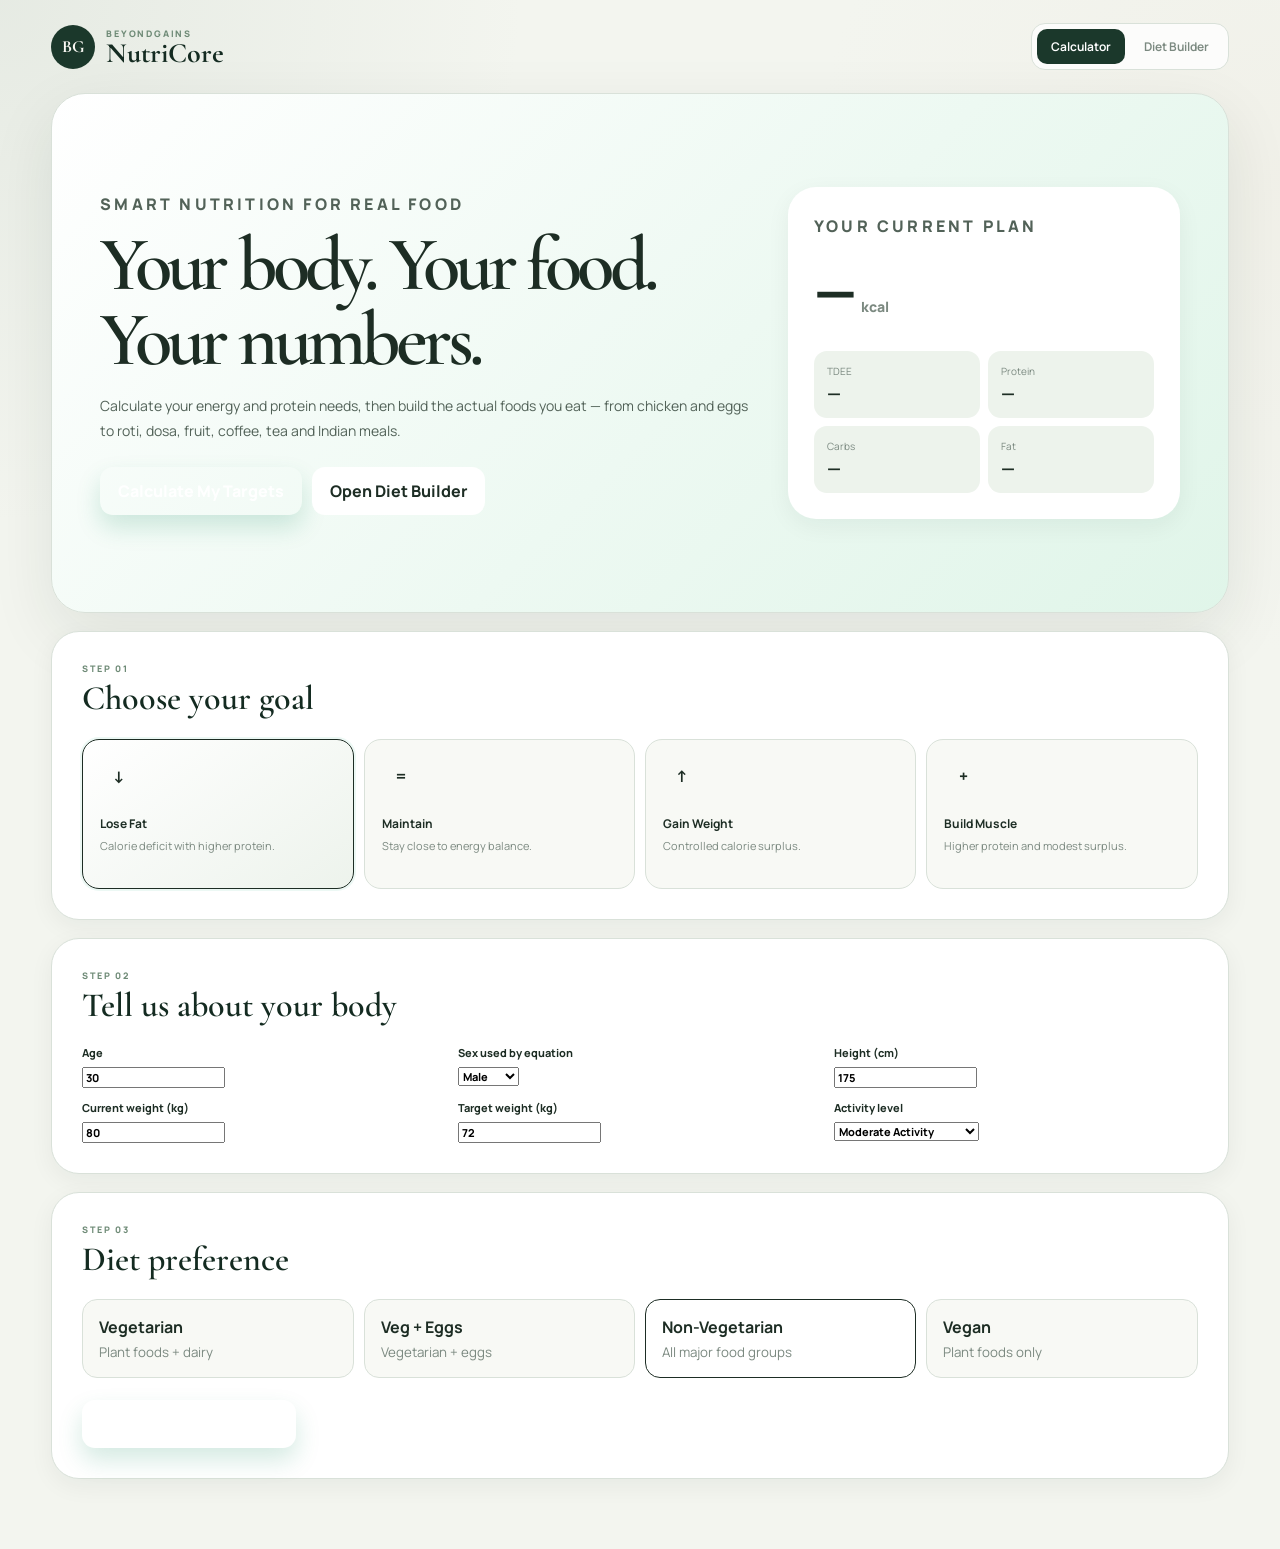
==== index.html @ 4c8cb604 "Initial NutriCore website" ====
<!DOCTYPE html>
<html lang="en">

<head>

  <meta charset="UTF-8" />

  <meta
    name="viewport"
    content="width=device-width, initial-scale=1.0"
  />

  <title>
    BeyondGains NutriCore
  </title>

  <link
    rel="stylesheet"
    href="./style.css"
  />


  <style>

    /* ============================================
       INDEX PAGE ADDITIONS
    ============================================ */

    .home-hero {

      min-height: 520px;

      display: grid;

      grid-template-columns:
        1.25fr 0.75fr;

      gap: 35px;

      align-items: center;

      padding: 48px;

      border:
        1px solid var(--border);

      border-radius: 34px;

      background:

        linear-gradient(
          135deg,
          #ffffff,
          #edf9f2 55%,
          #e0f5e9
        );

      box-shadow:
        var(--shadow);

    }


    .home-hero h1 {

      max-width: 760px;

      margin:
        10px 0 17px;

      font-size:
        clamp(47px, 6vw, 80px);

      line-height: 0.97;

      letter-spacing: -0.06em;

      color:
        var(--green-950);

    }


    .home-hero h1 span {

      color:
        var(--green-500);

    }


    .home-hero p {

      max-width: 650px;

      color:
        var(--text-soft);

      font-size: 16px;

      line-height: 1.7;

    }


    .hero-buttons {

      display: flex;

      gap: 10px;

      flex-wrap: wrap;

      margin-top: 24px;

    }


    .green-button {

      min-height: 48px;

      padding:
        12px 18px;

      border: 0;

      border-radius: 13px;

      color: white;

      background:

        linear-gradient(
          145deg,
          var(--green-700),
          var(--green-500)
        );

      font-weight: 800;

      box-shadow:

        0 12px 25px
        rgba(15, 140, 96, 0.18);

      transition:
        transform 0.12s ease,
        box-shadow 0.16s ease;

    }


    .green-button:hover {

      transform:
        translateY(-3px);

      box-shadow:

        0 18px 34px
        rgba(15, 140, 96, 0.22);

    }


    .green-button:active {

      transform:
        translateY(1px)
        scale(0.96);

    }


    .outline-button {

      min-height: 48px;

      padding:
        12px 18px;

      display: inline-flex;

      align-items: center;

      justify-content: center;

      border:
        1px solid var(--border-strong);

      border-radius: 13px;

      color:
        var(--green-800);

      background: white;

      font-weight: 750;

      transition: 0.15s ease;

    }


    .outline-button:hover {

      background:
        var(--green-100);

      transform:
        translateY(-2px);

    }


    .outline-button:active {

      transform:
        scale(0.96);

    }


    .hero-calorie-card {

      padding: 26px;

      border:
        1px solid var(--green-200);

      border-radius: 28px;

      background: white;

      box-shadow:
        var(--shadow-sm);

    }


    .hero-calorie-number {

      margin:
        12px 0 22px;

      font-size: 55px;

      font-weight: 900;

      color:
        var(--green-800);

      letter-spacing: -0.06em;

    }


    .hero-calorie-number small {

      font-size: 14px;

      color:
        var(--muted);

      letter-spacing: 0;

    }


    .mini-target-grid {

      display: grid;

      grid-template-columns:
        repeat(2, 1fr);

      gap: 8px;

    }


    .mini-target {

      padding: 13px;

      border-radius: 13px;

      background:
        var(--surface-green);

    }


    .mini-target span {

      display: block;

      color: var(--muted);

      font-size: 10px;

    }


    .mini-target strong {

      display: block;

      margin-top: 3px;

      color:
        var(--green-900);

      font-size: 18px;

    }


    .calculator-section {

      margin-top: 18px;

      padding: 30px;

      border:
        1px solid var(--border);

      border-radius: 28px;

      background: white;

      box-shadow:
        var(--shadow-sm);

    }


    .goal-grid {

      display: grid;

      grid-template-columns:
        repeat(4, 1fr);

      gap: 10px;

    }


    .goal-card {

      position: relative;

      min-height: 150px;

      padding: 17px;

      border:
        1px solid var(--border);

      border-radius: 17px;

      background:
        var(--surface-soft);

      cursor: pointer;

      transition:
        transform 0.16s ease,
        border-color 0.16s ease,
        background 0.16s ease,
        box-shadow 0.16s ease;

    }


    .goal-card:hover {

      transform:
        translateY(-4px);

      border-color:
        var(--green-300);

      background:
        var(--surface-green);

      box-shadow:
        var(--shadow-sm);

    }


    .goal-card:active {

      transform:
        scale(0.97);

    }


    .goal-card input {

      position: absolute;

      opacity: 0;

    }


    .goal-card:has(input:checked) {

      border-color:
        var(--green-500);

      background:

        linear-gradient(
          145deg,
          #ffffff,
          var(--surface-green)
        );

      box-shadow:

        0 0 0 2px
        rgba(21, 166, 111, 0.08);

    }


    .goal-symbol {

      width: 38px;

      height: 38px;

      display: flex;

      align-items: center;

      justify-content: center;

      margin-bottom: 20px;

      border-radius: 11px;

      background:
        var(--green-100);

      color:
        var(--green-700);

      font-weight: 900;

    }


    .goal-card strong {

      display: block;

      color:
        var(--green-950);

    }


    .goal-card span {

      display: block;

      margin-top: 6px;

      color:
        var(--muted);

      font-size: 11px;

      line-height: 1.5;

    }


    .form-grid-home {

      display: grid;

      grid-template-columns:
        repeat(3, 1fr);

      gap: 12px;

    }


    .home-field {

      display: block;

      font-size: 11px;

      font-weight: 750;

      color:
        var(--green-900);

    }


    .home-field span {

      display: block;

      margin-bottom: 7px;

    }


    .diet-grid-home {

      display: grid;

      grid-template-columns:
        repeat(4, 1fr);

      gap: 10px;

    }


    .diet-card-home {

      position: relative;

      padding: 16px;

      border:
        1px solid var(--border);

      border-radius: 15px;

      background:
        var(--surface-soft);

      cursor: pointer;

      transition: 0.15s ease;

    }


    .diet-card-home:hover {

      transform:
        translateY(-3px);

      background:
        var(--surface-green);

    }


    .diet-card-home input {

      position: absolute;

      opacity: 0;

    }


    .diet-card-home:has(input:checked) {

      border-color:
        var(--green-500);

      background:
        var(--green-100);

    }


    .diet-card-home strong {

      color:
        var(--green-900);

    }


    .diet-card-home small {

      display: block;

      margin-top: 5px;

      color:
        var(--muted);

    }


    .results-home {

      display: grid;

      grid-template-columns:
        repeat(4, 1fr);

      gap: 10px;

      margin-top: 20px;

    }


    .result-home-card {

      padding: 17px;

      border:
        1px solid var(--border);

      border-radius: 15px;

      background:
        var(--surface-soft);

    }


    .result-home-card.highlight {

      border-color:
        var(--green-300);

      background:
        var(--surface-green);

    }


    .result-home-card span {

      display: block;

      color:
        var(--muted);

      font-size: 10px;

    }


    .result-home-card strong {

      display: block;

      margin-top: 5px;

      color:
        var(--green-900);

      font-size: 27px;

    }


    .hidden {

      display: none;

    }


    @media (max-width: 950px) {

      .home-hero {

        grid-template-columns:
          1fr;

      }


      .goal-grid,
      .diet-grid-home {

        grid-template-columns:
          repeat(2, 1fr);

      }


      .form-grid-home {

        grid-template-columns:
          repeat(2, 1fr);

      }

    }


    @media (max-width: 600px) {

      .home-hero {

        padding: 25px;

      }


      .home-hero h1 {

        font-size: 47px;

      }


      .goal-grid,
      .diet-grid-home,
      .form-grid-home {

        grid-template-columns:
          1fr;

      }


      .results-home {

        grid-template-columns:
          repeat(2, 1fr);

      }

    }

  </style>

</head>


<body>

  <!-- NAV -->

  <header class="navbar">

    <a
      href="./index.html"
      class="logo"
    >

      <span class="logo-mark">
        BG
      </span>


      <span class="logo-copy">

        <span class="logo-top">
          BEYONDGAINS
        </span>

        <span class="logo-main">
          NutriCore
        </span>

      </span>

    </a>


    <nav class="nav-links">

      <a
        href="./index.html"
        class="nav-link active"
      >
        Calculator
      </a>

      <a
        href="./diet.html"
        class="nav-link"
      >
        Diet Builder
      </a>

    </nav>

  </header>



  <main class="page">

    <!-- HERO -->

    <section class="home-hero">

      <div>

        <p class="eyebrow">
          SMART NUTRITION FOR REAL FOOD
        </p>

        <h1>
          Your body.
          Your food.
          <span>Your numbers.</span>
        </h1>

        <p>
          Calculate your energy and protein needs,
          then build the actual foods you eat —
          from chicken and eggs to roti, dosa,
          fruit, coffee, tea and Indian meals.
        </p>


        <div class="hero-buttons">

          <button
            id="startCalculator"
            class="green-button"
          >
            Calculate My Targets
          </button>


          <a
            href="./diet.html"
            class="outline-button"
          >
            Open Diet Builder
          </a>

        </div>

      </div>


      <div class="hero-calorie-card">

        <p class="eyebrow">
          YOUR CURRENT PLAN
        </p>

        <div class="hero-calorie-number">

          <span id="heroCalories">
            —
          </span>

          <small>
            kcal
          </small>

        </div>


        <div class="mini-target-grid">

          <div class="mini-target">

            <span>
              TDEE
            </span>

            <strong id="heroTDEE">
              —
            </strong>

          </div>


          <div class="mini-target">

            <span>
              Protein
            </span>

            <strong id="heroProtein">
              —
            </strong>

          </div>


          <div class="mini-target">

            <span>
              Carbs
            </span>

            <strong id="heroCarbs">
              —
            </strong>

          </div>


          <div class="mini-target">

            <span>
              Fat
            </span>

            <strong id="heroFat">
              —
            </strong>

          </div>

        </div>

      </div>

    </section>



    <!-- GOAL -->

    <section
      id="calculator"
      class="calculator-section"
    >

      <div class="section-heading">

        <div>

          <p class="eyebrow">
            STEP 01
          </p>

          <h2>
            Choose your goal
          </h2>

        </div>

      </div>


      <div class="goal-grid">

        <label class="goal-card">

          <input
            type="radio"
            name="goal"
            value="lose"
            checked
          />

          <div class="goal-symbol">
            ↓
          </div>

          <strong>
            Lose Fat
          </strong>

          <span>
            Calorie deficit with higher protein.
          </span>

        </label>


        <label class="goal-card">

          <input
            type="radio"
            name="goal"
            value="maintain"
          />

          <div class="goal-symbol">
            =
          </div>

          <strong>
            Maintain
          </strong>

          <span>
            Stay close to energy balance.
          </span>

        </label>


        <label class="goal-card">

          <input
            type="radio"
            name="goal"
            value="gain"
          />

          <div class="goal-symbol">
            ↑
          </div>

          <strong>
            Gain Weight
          </strong>

          <span>
            Controlled calorie surplus.
          </span>

        </label>


        <label class="goal-card">

          <input
            type="radio"
            name="goal"
            value="muscle"
          />

          <div class="goal-symbol">
            +
          </div>

          <strong>
            Build Muscle
          </strong>

          <span>
            Higher protein and modest surplus.
          </span>

        </label>

      </div>

    </section>



    <!-- BODY -->

    <section class="calculator-section">

      <div class="section-heading">

        <div>

          <p class="eyebrow">
            STEP 02
          </p>

          <h2>
            Tell us about your body
          </h2>

        </div>

      </div>


      <div class="form-grid-home">

        <label class="home-field">

          <span>
            Age
          </span>

          <input
            id="age"
            type="number"
            value="30"
          />

        </label>


        <label class="home-field">

          <span>
            Sex used by equation
          </span>

          <select id="sex">

            <option value="male">
              Male
            </option>

            <option value="female">
              Female
            </option>

          </select>

        </label>


        <label class="home-field">

          <span>
            Height (cm)
          </span>

          <input
            id="height"
            type="number"
            value="175"
          />

        </label>


        <label class="home-field">

          <span>
            Current weight (kg)
          </span>

          <input
            id="weight"
            type="number"
            step="0.1"
            value="80"
          />

        </label>


        <label class="home-field">

          <span>
            Target weight (kg)
          </span>

          <input
            id="targetWeight"
            type="number"
            step="0.1"
            value="72"
          />

        </label>


        <label class="home-field">

          <span>
            Activity level
          </span>

          <select id="activity">

            <option value="1.2">
              Sedentary
            </option>

            <option value="1.375">
              Light Activity
            </option>

            <option
              value="1.55"
              selected
            >
              Moderate Activity
            </option>

            <option value="1.725">
              Very Active
            </option>

            <option value="1.9">
              Athlete / Physical Work
            </option>

          </select>

        </label>

      </div>

    </section>



    <!-- DIET TYPE -->

    <section class="calculator-section">

      <div class="section-heading">

        <div>

          <p class="eyebrow">
            STEP 03
          </p>

          <h2>
            Diet preference
          </h2>

        </div>

      </div>


      <div class="diet-grid-home">

        <label class="diet-card-home">

          <input
            type="radio"
            name="diet"
            value="vegetarian"
          />

          <strong>
            Vegetarian
          </strong>

          <small>
            Plant foods + dairy
          </small>

        </label>


        <label class="diet-card-home">

          <input
            type="radio"
            name="diet"
            value="eggitarian"
          />

          <strong>
            Veg + Eggs
          </strong>

          <small>
            Vegetarian + eggs
          </small>

        </label>


        <label class="diet-card-home">

          <input
            type="radio"
            name="diet"
            value="nonveg"
            checked
          />

          <strong>
            Non-Vegetarian
          </strong>

          <small>
            All major food groups
          </small>

        </label>


        <label class="diet-card-home">

          <input
            type="radio"
            name="diet"
            value="vegan"
          />

          <strong>
            Vegan
          </strong>

          <small>
            Plant foods only
          </small>

        </label>

      </div>


      <button
        id="calculateButton"
        class="green-button"
        style="margin-top:22px;"
      >
        Calculate My Nutrition
      </button>


      <div
        id="results"
        class="results-home hidden"
      >

        <div class="result-home-card">

          <span>
            BMI
          </span>

          <strong id="resultBMI">
            —
          </strong>

        </div>


        <div class="result-home-card">

          <span>
            TDEE
          </span>

          <strong id="resultTDEE">
            —
          </strong>

        </div>


        <div class="result-home-card highlight">

          <span>
            Goal Calories
          </span>

          <strong id="resultCalories">
            —
          </strong>

        </div>


        <div class="result-home-card highlight">

          <span>
            Protein
          </span>

          <strong id="resultProtein">
            —
          </strong>

        </div>

      </div>


      <a
        id="buildDietButton"
        href="./diet.html"
        class="green-button hidden"
        style="margin-top:14px;"
      >
        Build My Diet →
      </a>

    </section>

  </main>



  <script>

    const $ =
      id =>
        document.getElementById(id);


    function selected(name) {

      return document.querySelector(
        `input[name="${name}"]:checked`
      )?.value;

    }


    function calculateBMI(
      weight,
      height
    ) {

      const metres =
        height / 100;

      return weight /
        (metres * metres);

    }


    function calculateBMR(
      weight,
      height,
      age,
      sex
    ) {

      return (

        10 * weight +

        6.25 * height -

        5 * age +

        (
          sex === "male"
            ? 5
            : -161
        )

      );

    }


    function proteinTarget(
      weight,
      targetWeight,
      goal
    ) {

      let referenceWeight =
        weight;


      if (
        goal === "lose" &&
        targetWeight <
        weight
      ) {

        referenceWeight =
          targetWeight;

      }


      let multiplier = 1.4;


      if (goal === "lose") {
        multiplier = 1.6;
      }


      if (goal === "gain") {
        multiplier = 1.6;
      }


      if (goal === "muscle") {
        multiplier = 1.8;
      }


      return (
        referenceWeight *
        multiplier
      );

    }


    function calculatePlan() {

      const age =
        Number(
          $("age").value
        );


      const sex =
        $("sex").value;


      const height =
        Number(
          $("height").value
        );


      const weight =
        Number(
          $("weight").value
        );


      const targetWeight =
        Number(
          $("targetWeight").value
        );


      const activity =
        Number(
          $("activity").value
        );


      const goal =
        selected("goal");


      const diet =
        selected("diet");


      const bmi =
        calculateBMI(
          weight,
          height
        );


      const bmr =
        calculateBMR(
          weight,
          height,
          age,
          sex
        );


      const tdee =
        bmr * activity;


      let calories =
        tdee;


      if (
        goal === "lose"
      ) {

        calories -= 500;

      }


      if (
        goal === "gain"
      ) {

        calories += 300;

      }


      if (
        goal === "muscle"
      ) {

        calories += 250;

      }


      calories =
        Math.max(
          calories,
          1200
        );


      const protein =
        proteinTarget(

          weight,

          targetWeight,

          goal

        );


      const fat =
        Math.max(

          weight * 0.7,

          calories *
          0.25 /
          9

        );


      const carbs =

        Math.max(

          0,

          calories -

          protein * 4 -

          fat * 9

        ) / 4;


      const fibre =
        calories *
        14 /
        1000;


      const plan = {

        age,

        sex,

        height,

        weight,

        targetWeight,

        goal,

        diet,

        activity,

        bmi:
          Number(
            bmi.toFixed(1)
          ),

        tdee:
          Math.round(tdee),

        calories:
          Math.round(calories),

        protein:
          Math.round(protein),

        fat:
          Math.round(fat),

        carbs:
          Math.round(carbs),

        fibre:
          Math.round(fibre)

      };


      localStorage.setItem(

        "nutricorePlan",

        JSON.stringify(plan)

      );


      $("resultBMI")
        .textContent =
          plan.bmi;


      $("resultTDEE")
        .textContent =
          `${plan.tdee}`;


      $("resultCalories")
        .textContent =
          `${plan.calories}`;


      $("resultProtein")
        .textContent =
          `${plan.protein} g`;


      $("heroCalories")
        .textContent =
          plan.calories;


      $("heroTDEE")
        .textContent =
          plan.tdee;


      $("heroProtein")
        .textContent =
          `${plan.protein} g`;


      $("heroCarbs")
        .textContent =
          `${plan.carbs} g`;


      $("heroFat")
        .textContent =
          `${plan.fat} g`;


      $("results")
        .classList
        .remove("hidden");


      $("buildDietButton")
        .classList
        .remove("hidden");


      $("results")
        .scrollIntoView({

          behavior:
            "smooth",

          block:
            "center"

        });

    }


    $("calculateButton")
      .addEventListener(

        "click",

        calculatePlan

      );


    $("startCalculator")
      .addEventListener(

        "click",

        () => {

          $("calculator")
            .scrollIntoView({

              behavior:
                "smooth"

            });

        }

      );


    const savedPlan =
      localStorage.getItem(
        "nutricorePlan"
      );


    if (savedPlan) {

      const plan =
        JSON.parse(
          savedPlan
        );


      $("heroCalories")
        .textContent =
          plan.calories;


      $("heroTDEE")
        .textContent =
          plan.tdee;


      $("heroProtein")
        .textContent =
          `${plan.protein} g`;


      $("heroCarbs")
        .textContent =
          `${plan.carbs} g`;


      $("heroFat")
        .textContent =
          `${plan.fat} g`;

    }

  </script>

</body>

</html>
---- style.css ----
@import url("https://fonts.googleapis.com/css2?family=Cormorant+Garamond:wght@500;600;700&family=Manrope:wght@400;500;600;700;800&display=swap");

:root {
  --bg: #f3f5ef;
  --bg-secondary: #e9eee7;

  --surface: #ffffff;
  --surface-soft: #f8f9f5;
  --surface-green: #edf3ec;

  --forest-950: #142b21;
  --forest-900: #1b382b;
  --forest-800: #234737;
  --forest-700: #305a46;
  --forest-600: #476c59;

  --sage-600: #6e8a76;
  --sage-500: #829989;
  --sage-400: #9caf9f;
  --sage-300: #bdcabe;
  --sage-200: #d5dfd5;
  --sage-100: #e7ede6;

  --ivory: #faf9f4;
  --warm: #ebe5d9;

  --text: #1d2d24;
  --text-soft: #526258;
  --muted: #7b8980;

  --border: #d9e1d9;
  --border-dark: #c5d2c7;

  --danger: #a65353;

  --shadow-sm:
    0 7px 24px rgba(20, 43, 33, 0.055);

  --shadow:
    0 22px 65px rgba(20, 43, 33, 0.09);
}


/* =====================================================
   RESET
===================================================== */

* {
  box-sizing: border-box;
}


html {
  scroll-behavior: smooth;
}


body {
  margin: 0;

  min-height: 100vh;

  font-family:
    "Manrope",
    sans-serif;

  color: var(--text);

  background:
    radial-gradient(
      circle at 0% 0%,
      rgba(189, 202, 190, 0.24),
      transparent 26%
    ),
    radial-gradient(
      circle at 100% 12%,
      rgba(235, 229, 217, 0.28),
      transparent 25%
    ),
    var(--bg);
}


a {
  color: inherit;
  text-decoration: none;
}


button,
input,
select {
  font: inherit;
}


button {
  cursor: pointer;
}


h1,
h2,
h3,
h4 {
  font-family:
    "Cormorant Garamond",
    Georgia,
    serif;
}


/* =====================================================
   NAV
===================================================== */

.navbar {
  width: min(1240px, 92%);

  margin: auto;

  padding: 23px 0;

  display: flex;

  align-items: center;

  justify-content: space-between;
}


.logo {
  display: flex;

  align-items: center;

  gap: 11px;
}


.logo-mark {
  width: 44px;
  height: 44px;

  display: flex;

  align-items: center;
  justify-content: center;

  border-radius: 50%;

  color: var(--ivory);

  background: var(--forest-900);

  font-family:
    "Cormorant Garamond",
    serif;

  font-size: 17px;

  font-weight: 700;
}


.logo-copy {
  display: flex;
  flex-direction: column;
}


.logo-top {
  color: var(--sage-600);

  font-size: 9px;

  font-weight: 800;

  letter-spacing: 0.2em;
}


.logo-main {
  color: var(--forest-950);

  font-family:
    "Cormorant Garamond",
    serif;

  font-size: 28px;

  font-weight: 700;

  line-height: 0.95;
}


.nav-links {
  display: flex;

  gap: 5px;

  padding: 5px;

  border: 1px solid var(--border);

  border-radius: 14px;

  background: rgba(255,255,255,0.8);
}


.nav-link {
  padding: 9px 14px;

  border-radius: 10px;

  color: var(--muted);

  font-size: 12px;

  font-weight: 650;

  transition: 0.15s ease;
}


.nav-link:hover {
  color: var(--forest-800);

  background: var(--sage-100);
}


.nav-link.active {
  color: white;

  background: var(--forest-900);
}


.nav-link:active {
  transform: scale(0.95);
}


/* =====================================================
   COMMON
===================================================== */

.page {
  width: min(1240px, 92%);

  margin: auto;

  padding-bottom: 70px;
}


.eyebrow {
  margin: 0;

  color: var(--sage-600);

  font-size: 9px;

  font-weight: 800;

  letter-spacing: 0.2em;
}


.primary-button {
  min-height: 47px;

  padding: 11px 18px;

  border: 0;

  border-radius: 12px;

  color: white;

  background: var(--forest-900);

  font-weight: 750;

  transition:
    transform 0.13s ease,
    background 0.13s ease;
}


.primary-button:hover {
  background: var(--forest-800);

  transform: translateY(-2px);
}


.primary-button:active {
  transform: scale(0.96);
}


.secondary-button {
  min-height: 47px;

  display: inline-flex;

  align-items: center;
  justify-content: center;

  padding: 11px 18px;

  border: 1px solid var(--border-dark);

  border-radius: 12px;

  color: var(--forest-800);

  background: white;

  font-weight: 700;
}


.secondary-button:hover {
  background: var(--sage-100);
}


/* =====================================================
   INDEX HERO
===================================================== */

.home-hero {
  min-height: 500px;

  display: grid;

  grid-template-columns:
    1.3fr 0.7fr;

  gap: 36px;

  align-items: center;

  padding: 48px;

  border: 1px solid var(--border);

  border-radius: 34px;

  background:
    linear-gradient(
      135deg,
      #ffffff,
      #f5f7f1 55%,
      #e9efe8
    );

  box-shadow: var(--shadow);
}


.home-hero h1 {
  max-width: 750px;

  margin: 8px 0 18px;

  color: var(--forest-950);

  font-size:
    clamp(51px, 6vw, 80px);

  font-weight: 600;

  line-height: 0.93;

  letter-spacing: -0.035em;
}


.home-hero h1 span {
  color: var(--sage-600);
}


.home-hero p:not(.eyebrow) {
  max-width: 650px;

  color: var(--text-soft);

  font-size: 14px;

  line-height: 1.75;
}


.hero-actions {
  display: flex;

  flex-wrap: wrap;

  gap: 9px;

  margin-top: 24px;
}


.hero-summary {
  padding: 25px;

  border: 1px solid var(--border-dark);

  border-radius: 25px;

  background: white;

  box-shadow: var(--shadow-sm);
}


.hero-big-number {
  margin:
    8px 0 18px;

  color: var(--forest-900);

  font-family:
    "Cormorant Garamond",
    serif;

  font-size: 58px;

  font-weight: 600;
}


.hero-big-number small {
  font-family:
    "Manrope",
    sans-serif;

  color: var(--muted);

  font-size: 11px;
}


.hero-mini-grid {
  display: grid;

  grid-template-columns:
    repeat(2, 1fr);

  gap: 8px;
}


.hero-mini-card {
  padding: 12px;

  border-radius: 12px;

  background: var(--surface-green);
}


.hero-mini-card span {
  display: block;

  color: var(--muted);

  font-size: 9px;
}


.hero-mini-card strong {
  display: block;

  margin-top: 3px;

  color: var(--forest-900);

  font-size: 16px;
}


/* =====================================================
   INDEX SECTIONS
===================================================== */

.calculator-section {
  margin-top: 18px;

  padding: 29px;

  border: 1px solid var(--border);

  border-radius: 28px;

  background: rgba(255,255,255,0.92);

  box-shadow: var(--shadow-sm);
}


.section-title h2 {
  margin:
    3px 0 0;

  color: var(--forest-950);

  font-size: 35px;

  font-weight: 600;
}


.goal-grid {
  display: grid;

  grid-template-columns:
    repeat(4, 1fr);

  gap: 10px;

  margin-top: 20px;
}


.goal-card {
  position: relative;

  min-height: 145px;

  padding: 17px;

  border: 1px solid var(--border);

  border-radius: 16px;

  background: var(--surface-soft);

  cursor: pointer;

  transition: 0.15s ease;
}


.goal-card:hover {
  transform: translateY(-3px);

  border-color: var(--sage-300);

  background: var(--surface-green);
}


.goal-card:active {
  transform: scale(0.97);
}


.goal-card input {
  position: absolute;

  opacity: 0;
}


.goal-card:has(input:checked) {
  border-color: var(--forest-700);

  background:
    linear-gradient(
      145deg,
      white,
      var(--surface-green)
    );
}


.goal-icon {
  width: 36px;
  height: 36px;

  display: flex;

  align-items: center;
  justify-content: center;

  margin-bottom: 18px;

  border-radius: 50%;

  color: var(--forest-800);

  background: var(--sage-100);

  font-weight: 800;
}


.goal-card strong {
  display: block;

  color: var(--forest-950);

  font-size: 12px;
}


.goal-card span {
  display: block;

  margin-top: 6px;

  color: var(--muted);

  font-size: 10px;

  line-height: 1.5;
}


/* =====================================================
   INDEX FORM
===================================================== */

.form-grid {
  display: grid;

  grid-template-columns:
    repeat(3, 1fr);

  gap: 12px;

  margin-top: 20px;
}


.form-field {
  display: block;

  padding: 13px;

  border: 1px solid var(--border);

  border-radius: 14px;

  background: var(--surface-soft);
}


.form-field > span {
  display: block;

  margin-bottom: 7px;

  color: var(--forest-800);

  font-size: 10px;

  font-weight: 750;
}


/*
IMPORTANT:
These styles fix the "white textbox disappears"
problem on index.html.
*/

.form-field input,
.form-field select,
.search-shell input,
.calculator-option-group input {
  width: 100%;

  min-height: 45px;

  padding: 11px 12px;

  border:
    1px solid var(--border-dark);

  border-radius: 10px;

  outline: none;

  color: var(--forest-950);

  background: #eef2eb;

  font-weight: 600;

  caret-color: var(--forest-900);

  transition:
    border 0.15s ease,
    background 0.15s ease,
    box-shadow 0.15s ease;
}


.form-field input::placeholder,
.search-shell input::placeholder {
  color: #919b94;
}


.form-field input:focus,
.form-field select:focus,
.search-shell input:focus {
  border-color: var(--forest-600);

  background: #ffffff;

  box-shadow:
    0 0 0 4px
    rgba(71,108,89,0.09);
}


.form-field select option {
  color: var(--text);

  background: white;
}


.diet-choice-grid {
  display: grid;

  grid-template-columns:
    repeat(4, 1fr);

  gap: 10px;

  margin-top: 19px;
}


.diet-choice {
  position: relative;

  padding: 15px;

  border: 1px solid var(--border);

  border-radius: 14px;

  background: var(--surface-soft);

  cursor: pointer;

  transition: 0.15s ease;
}


.diet-choice:hover {
  background: var(--surface-green);
}


.diet-choice input {
  position: absolute;

  opacity: 0;
}


.diet-choice:has(input:checked) {
  border-color: var(--forest-700);

  background: var(--sage-100);
}


.diet-choice strong {
  display: block;

  color: var(--forest-900);

  font-size: 11px;
}


.diet-choice small {
  display: block;

  margin-top: 4px;

  color: var(--muted);

  font-size: 9px;
}


/* =====================================================
   RESULT CARDS
===================================================== */

.results-grid {
  display: grid;

  grid-template-columns:
    repeat(4, 1fr);

  gap: 9px;

  margin-top: 20px;
}


.result-card {
  padding: 15px;

  border: 1px solid var(--border);

  border-radius: 14px;

  background: var(--surface-soft);
}


.result-card.highlight {
  background: var(--surface-green);

  border-color: var(--sage-300);
}


.result-card span {
  color: var(--muted);

  font-size: 9px;
}


.result-card strong {
  display: block;

  margin-top: 4px;

  color: var(--forest-900);

  font-size: 24px;
}


.hidden {
  display: none !important;
}


/* =====================================================
   DIET HERO
===================================================== */

.diet-hero {
  min-height: 365px;

  display: grid;

  grid-template-columns:
    1.35fr 0.65fr;

  gap: 40px;

  align-items: center;

  padding: 47px;

  border: 1px solid var(--border);

  border-radius: 34px;

  background:
    linear-gradient(
      135deg,
      #fff,
      #f7f8f3 55%,
      #e9efe8
    );

  box-shadow: var(--shadow);
}


.diet-hero h1 {
  margin:
    7px 0 15px;

  color: var(--forest-950);

  font-size:
    clamp(50px, 6vw, 77px);

  font-weight: 600;

  line-height: 0.93;

  letter-spacing: -0.035em;
}


.diet-hero h1 span {
  color: var(--sage-600);
}


.diet-hero p:not(.eyebrow) {
  max-width: 640px;

  color: var(--text-soft);

  font-size: 13px;

  line-height: 1.7;
}


.diet-badges {
  display: flex;

  flex-wrap: wrap;

  gap: 7px;

  margin-top: 21px;
}


.diet-badges span {
  padding:
    8px 11px;

  border: 1px solid var(--border);

  border-radius: 999px;

  color: var(--forest-700);

  background: var(--ivory);

  font-size: 9px;

  font-weight: 650;
}


.target-orbit {
  display: flex;

  justify-content: center;
}


.target-ring {
  width: 215px;
  height: 215px;

  display: flex;

  flex-direction: column;

  align-items: center;
  justify-content: center;

  border: 1px solid var(--border-dark);

  outline:
    11px solid var(--sage-100);

  border-radius: 50%;

  background: white;

  box-shadow: var(--shadow-sm);
}


.target-ring span {
  color: var(--muted);

  font-size: 9px;
}


.target-ring strong {
  margin-top: 3px;

  color: var(--forest-900);

  font-family:
    "Cormorant Garamond",
    serif;

  font-size: 47px;

  font-weight: 600;
}


.target-ring small {
  color: var(--muted);

  font-size: 9px;
}


/* =====================================================
   DIET DASHBOARD
===================================================== */

.dashboard-grid {
  display: grid;

  grid-template-columns:
    repeat(4, 1fr);

  gap: 10px;

  margin-top: 17px;
}


.dashboard-card {
  display: flex;

  align-items: center;

  gap: 12px;

  padding: 17px;

  border: 1px solid var(--border);

  border-radius: 16px;

  background: white;

  box-shadow: var(--shadow-sm);
}


.dashboard-icon {
  width: 39px;
  height: 39px;

  display: flex;

  align-items: center;
  justify-content: center;

  flex-shrink: 0;

  border-radius: 50%;

  color: var(--forest-800);

  background: var(--sage-100);

  font-size: 9px;

  font-weight: 800;
}


.dashboard-card span {
  display: block;

  color: var(--muted);

  font-size: 8px;

  font-weight: 700;
}


.dashboard-card strong {
  display: block;

  margin-top: 3px;

  color: var(--forest-950);

  font-size: 21px;
}


.dashboard-card small {
  color: var(--muted);

  font-size: 8px;
}


/* =====================================================
   QUICK
===================================================== */

.quick-section {
  margin-top: 18px;

  padding: 27px;

  border: 1px solid var(--border);

  border-radius: 28px;

  background: white;

  box-shadow: var(--shadow-sm);
}


.section-heading {
  display: flex;

  justify-content: space-between;

  align-items: flex-end;

  gap: 20px;

  margin-bottom: 19px;
}


.section-heading h2 {
  margin: 3px 0 0;

  color: var(--forest-950);

  font-size: 34px;

  font-weight: 600;
}


.section-heading > p {
  max-width: 400px;

  margin: 0;

  color: var(--muted);

  font-size: 10px;
}


.quick-food-grid {
  display: grid;

  grid-template-columns:
    repeat(6, 1fr);

  gap: 8px;
}


.quick-food-card {
  position: relative;

  min-height: 105px;

  padding: 13px;

  text-align: left;

  border: 1px solid var(--border);

  border-radius: 14px;

  background: var(--surface-soft);

  transition: 0.13s ease;
}


.quick-food-card:hover {
  transform: translateY(-2px);

  background: var(--surface-green);

  border-color: var(--sage-300);
}


.quick-food-card strong {
  display: block;

  color: var(--forest-900);

  font-size: 11px;
}


.quick-food-card span {
  display: block;

  margin-top: 4px;

  color: var(--muted);

  font-size: 8px;
}


.quick-plus {
  position: absolute;

  right: 9px;
  bottom: 9px;

  width: 25px;
  height: 25px;

  display: flex !important;

  align-items: center;
  justify-content: center;

  border-radius: 50%;

  color: white !important;

  background: var(--forest-900);
}


/* =====================================================
   FOOD AREA
===================================================== */

.food-layout {
  display: grid;

  grid-template-columns:
    0.92fr 1.08fr;

  gap: 15px;

  margin-top: 18px;
}


.food-browser,
.meal-panel {
  padding: 22px;

  border: 1px solid var(--border);

  border-radius: 27px;

  background: white;

  box-shadow: var(--shadow-sm);
}


.food-browser-head,
.meal-panel-head {
  display: flex;

  justify-content: space-between;

  align-items: flex-start;

  gap: 15px;

  margin-bottom: 15px;
}


.food-browser h2,
.meal-panel h2 {
  margin: 3px 0 0;

  color: var(--forest-950);

  font-size: 31px;

  font-weight: 600;
}


.food-count {
  padding:
    7px 10px;

  border-radius: 999px;

  color: var(--forest-700);

  background: var(--sage-100);

  font-size: 8px;

  font-weight: 700;
}


.search-shell {
  position: relative;
}


.search-symbol {
  position: absolute;

  left: 13px;
  top: 50%;

  transform: translateY(-50%);

  color: var(--sage-600);
}


.search-shell input {
  padding-left: 39px;
}


/* =====================================================
   FILTERS
===================================================== */

.filter-row {
  display: flex;

  gap: 6px;

  overflow-x: auto;

  padding: 11px 0;
}


.filter-button {
  flex-shrink: 0;

  padding:
    8px 11px;

  border: 1px solid var(--border);

  border-radius: 999px;

  color: var(--muted);

  background: white;

  font-size: 9px;

  font-weight: 650;
}


.filter-button:hover {
  background: var(--sage-100);

  color: var(--forest-800);
}


.filter-button.active {
  color: white;

  border-color: var(--forest-900);

  background: var(--forest-900);
}


/* =====================================================
   FOOD LIST
===================================================== */

.food-list {
  display: grid;

  gap: 7px;

  max-height: 680px;

  overflow-y: auto;
}


.food-item {
  display: grid;

  grid-template-columns:
    1fr auto;

  align-items: center;

  gap: 10px;

  padding: 12px;

  border: 1px solid var(--border);

  border-radius: 12px;

  background: var(--surface-soft);

  transition: 0.13s ease;
}


.food-item:hover {
  transform: translateX(2px);

  border-color: var(--sage-300);

  background: var(--surface-green);
}


.food-name strong {
  display: block;

  color: var(--forest-950);

  font-size: 11px;
}


.food-name span {
  display: block;

  margin-top: 3px;

  color: var(--muted);

  font-size: 8px;
}


.food-add {
  width: 36px;
  height: 36px;

  border: 0;

  border-radius: 50%;

  color: white;

  background: var(--forest-900);

  font-size: 16px;
}


.food-add:active {
  transform: scale(0.85);
}


/* =====================================================
   MEAL
===================================================== */

.clear-button {
  padding:
    7px 10px;

  border: 1px solid #eadada;

  border-radius: 9px;

  color: var(--danger);

  background: #fffafa;

  font-size: 9px;

  font-weight: 700;
}


.meal-items {
  display: grid;

  gap: 7px;
}


.empty-state {
  padding: 40px 20px;

  border:
    1px dashed var(--border-dark);

  border-radius: 14px;

  color: var(--muted);

  background: var(--surface-soft);

  text-align: center;

  font-size: 10px;

  line-height: 1.6;
}


.meal-item {
  display: grid;

  grid-template-columns:
    1fr auto;

  gap: 8px;

  align-items: center;

  padding: 10px;

  border: 1px solid var(--border);

  border-radius: 11px;

  background: var(--surface-soft);
}


.meal-item-name strong {
  display: block;

  color: var(--forest-950);

  font-size: 10px;
}


.meal-item-name span {
  display: block;

  margin-top: 3px;

  color: var(--muted);

  font-size: 8px;
}


.remove-food {
  width: 31px;
  height: 31px;

  border: 0;

  border-radius: 50%;

  color: var(--danger);

  background: #f8eeee;
}


/* =====================================================
   TOTALS
===================================================== */

.meal-total-grid {
  display: grid;

  grid-template-columns:
    repeat(4, 1fr);

  gap: 7px;

  margin-top: 14px;
}


.meal-total {
  padding: 11px;

  border: 1px solid var(--border);

  border-radius: 11px;

  background: var(--surface-soft);
}


.meal-total span {
  color: var(--muted);

  font-size: 7px;

  font-weight: 700;
}


.meal-total strong {
  display: block;

  margin-top: 3px;

  color: var(--forest-950);

  font-size: 13px;
}


/* =====================================================
   PROGRESS
===================================================== */

.progress-card {
  margin-top: 12px;

  padding: 13px;

  border: 1px solid var(--border);

  border-radius: 12px;

  background: var(--surface-soft);
}


.progress-label {
  display: flex;

  justify-content: space-between;

  gap: 10px;
}


.progress-label span {
  color: var(--forest-950);

  font-size: 10px;

  font-weight: 700;
}


.progress-label small {
  display: block;

  margin-top: 2px;

  color: var(--muted);

  font-size: 7px;
}


.progress-label strong {
  color: var(--forest-700);

  font-size: 10px;
}


.progress-track {
  height: 6px;

  margin-top: 8px;

  overflow: hidden;

  border-radius: 999px;

  background: var(--sage-100);
}


.progress-bar {
  height: 100%;

  border-radius: inherit;

  background:
    linear-gradient(
      90deg,
      var(--forest-900),
      var(--sage-400)
    );
}


/* =====================================================
   MICROS
===================================================== */

.micro-heading {
  margin-top: 22px;
}


.micro-heading h3 {
  margin: 3px 0 0;

  color: var(--forest-950);

  font-size: 24px;

  font-weight: 600;
}


.micronutrient-grid {
  display: grid;

  grid-template-columns:
    repeat(2, 1fr);

  gap: 7px;

  margin-top: 11px;
}


.micro-card {
  padding: 11px;

  border: 1px solid var(--border);

  border-radius: 10px;

  background: white;
}


.micro-top {
  display: flex;

  justify-content: space-between;

  gap: 7px;

  font-size: 8px;
}


.micro-top span {
  color: var(--muted);
}


.micro-top strong {
  color: var(--forest-800);
}


.micro-bar {
  height: 5px;

  margin-top: 7px;

  overflow: hidden;

  border-radius: 999px;

  background: var(--sage-100);
}


.micro-bar div {
  height: 100%;

  background: var(--forest-700);
}


/* =====================================================
   SUGGESTION
===================================================== */

.suggestion-box {
  margin-top: 16px;

  padding: 15px;

  border: 1px solid var(--sage-200);

  border-radius: 13px;

  background: #f5f8f3;
}


.suggestion-box h3 {
  margin:
    0 0 5px;

  color: var(--forest-900);

  font-size: 19px;

  font-weight: 600;
}


.suggestion-box p {
  margin: 0;

  color: var(--text-soft);

  font-size: 9px;

  line-height: 1.6;
}


/* =====================================================
   CALCULATOR MODAL
===================================================== */

.food-calculator-overlay {
  position: fixed;

  inset: 0;

  z-index: 1000;

  display: none;

  align-items: center;
  justify-content: center;

  padding: 20px;

  background:
    rgba(20,43,33,0.40);

  backdrop-filter: blur(10px);
}


.food-calculator-overlay.open {
  display: flex;
}


.food-calculator {
  width: min(900px, 100%);

  max-height: 92vh;

  overflow-y: auto;

  display: grid;

  grid-template-columns:
    1fr 305px;

  gap: 17px;

  padding: 22px;

  border: 1px solid var(--border-dark);

  border-radius: 27px;

  background: var(--ivory);

  box-shadow:
    0 40px 120px
    rgba(20,43,33,0.28);
}


.calculator-header {
  display: flex;

  justify-content: space-between;

  align-items: flex-start;

  gap: 15px;

  margin-bottom: 15px;
}


.calculator-header h2 {
  margin: 3px 0 0;

  color: var(--forest-950);

  font-size: 35px;

  font-weight: 600;
}


.calculator-close {
  width: 37px;
  height: 37px;

  border: 0;

  border-radius: 50%;

  color: var(--forest-800);

  background: var(--sage-100);

  font-size: 18px;
}


.calculator-screen {
  padding: 18px;

  border: 1px solid var(--sage-200);

  border-radius: 17px;

  background:
    linear-gradient(
      145deg,
      #f9faf6,
      #edf2eb
    );
}


.calculator-display-top {
  display: flex;

  justify-content: space-between;

  margin-bottom: 14px;
}


.calculator-display-top span {
  color: var(--muted);

  font-size: 9px;
}


.calculator-display-top strong {
  color: var(--forest-800);

  font-size: 10px;
}


.calculator-number-display {
  padding:
    12px 14px;

  display: flex;

  justify-content: space-between;

  align-items: center;

  border: 1px solid var(--border);

  border-radius: 11px;

  background: white;
}


.calculator-number-display span {
  color: var(--muted);

  font-size: 9px;
}


.calculator-number-display strong {
  color: var(--forest-950);

  font-family:
    "Cormorant Garamond",
    serif;

  font-size: 41px;

  font-weight: 600;
}


.live-macros {
  display: grid;

  grid-template-columns:
    repeat(4, 1fr);

  gap: 6px;

  margin-top: 11px;
}


.live-macro {
  padding: 9px;

  border-radius: 9px;

  background:
    rgba(255,255,255,0.82);
}


.live-macro span {
  display: block;

  color: var(--muted);

  font-size: 6px;
}


.live-macro strong {
  display: block;

  margin-top: 2px;

  color: var(--forest-800);

  font-size: 11px;
}


.calculator-option-group {
  margin-top: 15px;
}


.calculator-option-group > span {
  display: block;

  margin-bottom: 7px;

  color: var(--forest-900);

  font-size: 9px;

  font-weight: 700;
}


.scroll-options {
  display: flex;

  gap: 6px;

  overflow-x: auto;
}


.option-chip {
  flex-shrink: 0;

  padding:
    8px 11px;

  border: 1px solid var(--border);

  border-radius: 999px;

  color: var(--muted);

  background: white;

  font-size: 9px;

  font-weight: 650;
}


.option-chip.selected {
  color: white;

  border-color: var(--forest-900);

  background: var(--forest-900);
}


/* =====================================================
   NUMBER PAD
===================================================== */

.number-pad-panel {
  padding: 16px;

  border: 1px solid var(--border);

  border-radius: 18px;

  background: #f2f4ee;
}


.number-pad-title {
  margin-bottom: 10px;

  color: var(--muted);

  font-size: 8px;

  font-weight: 800;

  letter-spacing: 0.12em;
}


.number-pad {
  display: grid;

  grid-template-columns:
    repeat(3, 1fr);

  gap: 7px;
}


.num-key {
  min-height: 57px;

  border: 1px solid var(--border);

  border-radius: 11px;

  color: var(--forest-950);

  background: white;

  font-size: 17px;

  font-weight: 650;
}


.num-key:hover {
  background: var(--sage-100);
}


.num-key:active {
  transform: scale(0.94);
}


.num-key.action {
  color: var(--forest-700);

  background: var(--surface-green);
}


.outline-button {
  min-height: 43px;

  padding: 10px 14px;

  border: 1px solid var(--border-dark);

  border-radius: 10px;

  color: var(--forest-800);

  background: white;

  font-weight: 650;
}


.add-calculated-food {
  width: 100%;

  min-height: 49px;

  margin-top: 10px;

  border: 0;

  border-radius: 11px;

  color: white;

  background: var(--forest-900);

  font-weight: 750;
}


.add-calculated-food:active {
  transform: scale(0.96);
}


.calculator-note {
  color: var(--muted);

  font-size: 7px;

  line-height: 1.5;
}


/* =====================================================
   RESPONSIVE
===================================================== */

@media (max-width: 1050px) {

  .quick-food-grid {
    grid-template-columns:
      repeat(3, 1fr);
  }


  .food-layout {
    grid-template-columns:
      1fr;
  }

}


@media (max-width: 850px) {

  .home-hero,
  .diet-hero {
    grid-template-columns:
      1fr;
  }


  .goal-grid,
  .diet-choice-grid,
  .dashboard-grid {
    grid-template-columns:
      repeat(2, 1fr);
  }


  .form-grid {
    grid-template-columns:
      repeat(2, 1fr);
  }


  .food-calculator {
    grid-template-columns:
      1fr;
  }

}


@media (max-width: 620px) {

  .navbar {
    align-items: flex-start;

    flex-direction: column;

    gap: 11px;
  }


  .nav-links {
    width: 100%;
  }


  .nav-link {
    flex: 1;

    text-align: center;
  }


  .home-hero,
  .diet-hero {
    padding: 25px;
  }


  .home-hero h1,
  .diet-hero h1 {
    font-size: 47px;
  }


  .goal-grid,
  .form-grid,
  .diet-choice-grid {
    grid-template-columns:
      1fr;
  }


  .results-grid,
  .dashboard-grid,
  .meal-total-grid,
  .micronutrient-grid,
  .live-macros {
    grid-template-columns:
      repeat(2, 1fr);
  }


  .quick-food-grid {
    grid-template-columns:
      repeat(2, 1fr);
  }

}
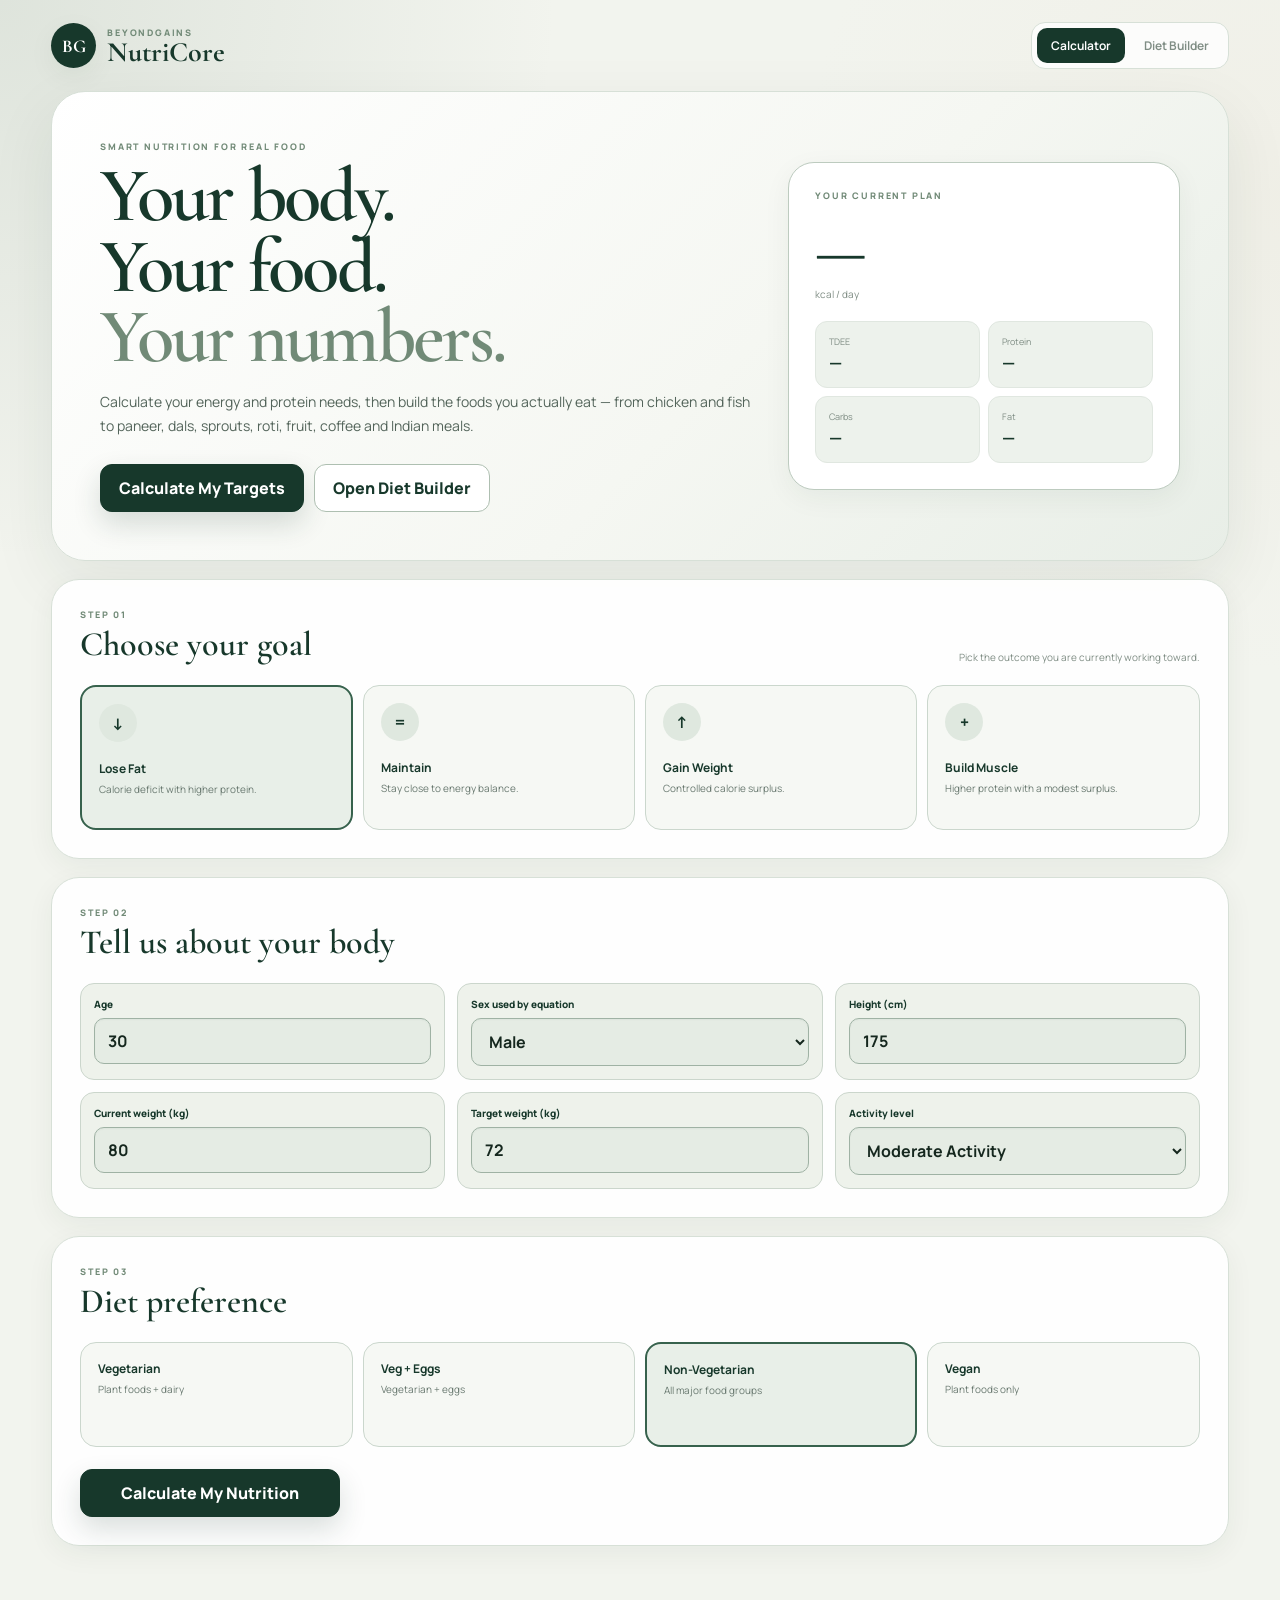
==== commit f1cd4ac7: "Update NutriCore UI and food database" ====
--- a/index.html
+++ b/index.html
@@ -1,1831 +1,1131 @@
 <!DOCTYPE html>
 <html lang="en">
-
 <head>
-
-  <meta charset="UTF-8" />
-
+  <meta charset="UTF-8">
+  <meta name="viewport" content="width=device-width, initial-scale=1.0">
   <meta
-    name="viewport"
-    content="width=device-width, initial-scale=1.0"
-  />
-
-  <title>
-    BeyondGains NutriCore
-  </title>
+    name="description"
+    content="BeyondGains NutriCore nutrition calculator and diet builder"
+  >
+
+  <title>BeyondGains NutriCore</title>
 
   <link
     rel="stylesheet"
     href="./style.css"
-  />
-
-
-  <style>
-
-    /* ============================================
-       INDEX PAGE ADDITIONS
-    ============================================ */
-
-    .home-hero {
-
-      min-height: 520px;
-
-      display: grid;
-
-      grid-template-columns:
-        1.25fr 0.75fr;
-
-      gap: 35px;
-
-      align-items: center;
-
-      padding: 48px;
-
-      border:
-        1px solid var(--border);
-
-      border-radius: 34px;
-
-      background:
-
-        linear-gradient(
-          135deg,
-          #ffffff,
-          #edf9f2 55%,
-          #e0f5e9
-        );
-
-      box-shadow:
-        var(--shadow);
-
-    }
-
-
-    .home-hero h1 {
-
-      max-width: 760px;
-
-      margin:
-        10px 0 17px;
-
-      font-size:
-        clamp(47px, 6vw, 80px);
-
-      line-height: 0.97;
-
-      letter-spacing: -0.06em;
-
-      color:
-        var(--green-950);
-
-    }
-
-
-    .home-hero h1 span {
-
-      color:
-        var(--green-500);
-
-    }
-
-
-    .home-hero p {
-
-      max-width: 650px;
-
-      color:
-        var(--text-soft);
-
-      font-size: 16px;
-
-      line-height: 1.7;
-
-    }
-
-
-    .hero-buttons {
-
-      display: flex;
-
-      gap: 10px;
-
-      flex-wrap: wrap;
-
-      margin-top: 24px;
-
-    }
-
-
-    .green-button {
-
-      min-height: 48px;
-
-      padding:
-        12px 18px;
-
-      border: 0;
-
-      border-radius: 13px;
-
-      color: white;
-
-      background:
-
-        linear-gradient(
-          145deg,
-          var(--green-700),
-          var(--green-500)
-        );
-
-      font-weight: 800;
-
-      box-shadow:
-
-        0 12px 25px
-        rgba(15, 140, 96, 0.18);
-
-      transition:
-        transform 0.12s ease,
-        box-shadow 0.16s ease;
-
-    }
-
-
-    .green-button:hover {
-
-      transform:
-        translateY(-3px);
-
-      box-shadow:
-
-        0 18px 34px
-        rgba(15, 140, 96, 0.22);
-
-    }
-
-
-    .green-button:active {
-
-      transform:
-        translateY(1px)
-        scale(0.96);
-
-    }
-
-
-    .outline-button {
-
-      min-height: 48px;
-
-      padding:
-        12px 18px;
-
-      display: inline-flex;
-
-      align-items: center;
-
-      justify-content: center;
-
-      border:
-        1px solid var(--border-strong);
-
-      border-radius: 13px;
-
-      color:
-        var(--green-800);
-
-      background: white;
-
-      font-weight: 750;
-
-      transition: 0.15s ease;
-
-    }
-
-
-    .outline-button:hover {
-
-      background:
-        var(--green-100);
-
-      transform:
-        translateY(-2px);
-
-    }
-
-
-    .outline-button:active {
-
-      transform:
-        scale(0.96);
-
-    }
-
-
-    .hero-calorie-card {
-
-      padding: 26px;
-
-      border:
-        1px solid var(--green-200);
-
-      border-radius: 28px;
-
-      background: white;
-
-      box-shadow:
-        var(--shadow-sm);
-
-    }
-
-
-    .hero-calorie-number {
-
-      margin:
-        12px 0 22px;
-
-      font-size: 55px;
-
-      font-weight: 900;
-
-      color:
-        var(--green-800);
-
-      letter-spacing: -0.06em;
-
-    }
-
-
-    .hero-calorie-number small {
-
-      font-size: 14px;
-
-      color:
-        var(--muted);
-
-      letter-spacing: 0;
-
-    }
-
-
-    .mini-target-grid {
-
-      display: grid;
-
-      grid-template-columns:
-        repeat(2, 1fr);
-
-      gap: 8px;
-
-    }
-
-
-    .mini-target {
-
-      padding: 13px;
-
-      border-radius: 13px;
-
-      background:
-        var(--surface-green);
-
-    }
-
-
-    .mini-target span {
-
-      display: block;
-
-      color: var(--muted);
-
-      font-size: 10px;
-
-    }
-
-
-    .mini-target strong {
-
-      display: block;
-
-      margin-top: 3px;
-
-      color:
-        var(--green-900);
-
-      font-size: 18px;
-
-    }
-
-
-    .calculator-section {
-
-      margin-top: 18px;
-
-      padding: 30px;
-
-      border:
-        1px solid var(--border);
-
-      border-radius: 28px;
-
-      background: white;
-
-      box-shadow:
-        var(--shadow-sm);
-
-    }
-
-
-    .goal-grid {
-
-      display: grid;
-
-      grid-template-columns:
-        repeat(4, 1fr);
-
-      gap: 10px;
-
-    }
-
-
-    .goal-card {
-
-      position: relative;
-
-      min-height: 150px;
-
-      padding: 17px;
-
-      border:
-        1px solid var(--border);
-
-      border-radius: 17px;
-
-      background:
-        var(--surface-soft);
-
-      cursor: pointer;
-
-      transition:
-        transform 0.16s ease,
-        border-color 0.16s ease,
-        background 0.16s ease,
-        box-shadow 0.16s ease;
-
-    }
-
-
-    .goal-card:hover {
-
-      transform:
-        translateY(-4px);
-
-      border-color:
-        var(--green-300);
-
-      background:
-        var(--surface-green);
-
-      box-shadow:
-        var(--shadow-sm);
-
-    }
-
-
-    .goal-card:active {
-
-      transform:
-        scale(0.97);
-
-    }
-
-
-    .goal-card input {
-
-      position: absolute;
-
-      opacity: 0;
-
-    }
-
-
-    .goal-card:has(input:checked) {
-
-      border-color:
-        var(--green-500);
-
-      background:
-
-        linear-gradient(
-          145deg,
-          #ffffff,
-          var(--surface-green)
-        );
-
-      box-shadow:
-
-        0 0 0 2px
-        rgba(21, 166, 111, 0.08);
-
-    }
-
-
-    .goal-symbol {
-
-      width: 38px;
-
-      height: 38px;
-
-      display: flex;
-
-      align-items: center;
-
-      justify-content: center;
-
-      margin-bottom: 20px;
-
-      border-radius: 11px;
-
-      background:
-        var(--green-100);
-
-      color:
-        var(--green-700);
-
-      font-weight: 900;
-
-    }
-
-
-    .goal-card strong {
-
-      display: block;
-
-      color:
-        var(--green-950);
-
-    }
-
-
-    .goal-card span {
-
-      display: block;
-
-      margin-top: 6px;
-
-      color:
-        var(--muted);
-
-      font-size: 11px;
-
-      line-height: 1.5;
-
-    }
-
-
-    .form-grid-home {
-
-      display: grid;
-
-      grid-template-columns:
-        repeat(3, 1fr);
-
-      gap: 12px;
-
-    }
-
-
-    .home-field {
-
-      display: block;
-
-      font-size: 11px;
-
-      font-weight: 750;
-
-      color:
-        var(--green-900);
-
-    }
-
-
-    .home-field span {
-
-      display: block;
-
-      margin-bottom: 7px;
-
-    }
-
-
-    .diet-grid-home {
-
-      display: grid;
-
-      grid-template-columns:
-        repeat(4, 1fr);
-
-      gap: 10px;
-
-    }
-
-
-    .diet-card-home {
-
-      position: relative;
-
-      padding: 16px;
-
-      border:
-        1px solid var(--border);
-
-      border-radius: 15px;
-
-      background:
-        var(--surface-soft);
-
-      cursor: pointer;
-
-      transition: 0.15s ease;
-
-    }
-
-
-    .diet-card-home:hover {
-
-      transform:
-        translateY(-3px);
-
-      background:
-        var(--surface-green);
-
-    }
-
-
-    .diet-card-home input {
-
-      position: absolute;
-
-      opacity: 0;
-
-    }
-
-
-    .diet-card-home:has(input:checked) {
-
-      border-color:
-        var(--green-500);
-
-      background:
-        var(--green-100);
-
-    }
-
-
-    .diet-card-home strong {
-
-      color:
-        var(--green-900);
-
-    }
-
-
-    .diet-card-home small {
-
-      display: block;
-
-      margin-top: 5px;
-
-      color:
-        var(--muted);
-
-    }
-
-
-    .results-home {
-
-      display: grid;
-
-      grid-template-columns:
-        repeat(4, 1fr);
-
-      gap: 10px;
-
-      margin-top: 20px;
-
-    }
-
-
-    .result-home-card {
-
-      padding: 17px;
-
-      border:
-        1px solid var(--border);
-
-      border-radius: 15px;
-
-      background:
-        var(--surface-soft);
-
-    }
-
-
-    .result-home-card.highlight {
-
-      border-color:
-        var(--green-300);
-
-      background:
-        var(--surface-green);
-
-    }
-
-
-    .result-home-card span {
-
-      display: block;
-
-      color:
-        var(--muted);
-
-      font-size: 10px;
-
-    }
-
-
-    .result-home-card strong {
-
-      display: block;
-
-      margin-top: 5px;
-
-      color:
-        var(--green-900);
-
-      font-size: 27px;
-
-    }
-
-
-    .hidden {
-
-      display: none;
-
-    }
-
-
-    @media (max-width: 950px) {
-
-      .home-hero {
-
-        grid-template-columns:
-          1fr;
-
-      }
-
-
-      .goal-grid,
-      .diet-grid-home {
-
-        grid-template-columns:
-          repeat(2, 1fr);
-
-      }
-
-
-      .form-grid-home {
-
-        grid-template-columns:
-          repeat(2, 1fr);
-
-      }
-
-    }
-
-
-    @media (max-width: 600px) {
-
-      .home-hero {
-
-        padding: 25px;
-
-      }
-
-
-      .home-hero h1 {
-
-        font-size: 47px;
-
-      }
-
-
-      .goal-grid,
-      .diet-grid-home,
-      .form-grid-home {
-
-        grid-template-columns:
-          1fr;
-
-      }
-
-
-      .results-home {
-
-        grid-template-columns:
-          repeat(2, 1fr);
-
-      }
-
-    }
-
-  </style>
-
+  >
 </head>
 
-
 <body>
 
-  <!-- NAV -->
-
-  <header class="navbar">
+<header class="navbar">
+
+  <a
+    href="./index.html"
+    class="logo"
+  >
+    <span class="logo-mark">
+      BG
+    </span>
+
+    <span class="logo-copy">
+      <span class="logo-top">
+        BEYONDGAINS
+      </span>
+
+      <span class="logo-main">
+        NutriCore
+      </span>
+    </span>
+  </a>
+
+
+  <nav class="nav-links">
 
     <a
       href="./index.html"
-      class="logo"
+      class="nav-link active"
     >
-
-      <span class="logo-mark">
-        BG
-      </span>
-
-
-      <span class="logo-copy">
-
-        <span class="logo-top">
-          BEYONDGAINS
-        </span>
-
-        <span class="logo-main">
-          NutriCore
-        </span>
-
-      </span>
-
+      Calculator
     </a>
 
-
-    <nav class="nav-links">
-
-      <a
-        href="./index.html"
-        class="nav-link active"
-      >
-        Calculator
-      </a>
-
-      <a
-        href="./diet.html"
-        class="nav-link"
-      >
-        Diet Builder
-      </a>
-
-    </nav>
-
-  </header>
-
-
-
-  <main class="page">
-
-    <!-- HERO -->
-
-    <section class="home-hero">
+    <a
+      href="./diet.html"
+      class="nav-link"
+    >
+      Diet Builder
+    </a>
+
+  </nav>
+
+</header>
+
+
+<main class="page">
+
+  <!-- ======================================
+       HERO
+  ======================================= -->
+
+  <section class="home-hero">
+
+    <div class="home-hero-copy">
+
+      <p class="eyebrow">
+        SMART NUTRITION FOR REAL FOOD
+      </p>
+
+      <h1>
+        Your body.
+        <br>
+        Your food.
+        <br>
+        <span>Your numbers.</span>
+      </h1>
+
+      <p class="hero-description">
+
+        Calculate your energy and protein needs,
+        then build the foods you actually eat —
+        from chicken and fish to paneer, dals,
+        sprouts, roti, fruit, coffee and Indian meals.
+
+      </p>
+
+
+      <div class="hero-actions">
+
+        <button
+          id="startButton"
+          class="primary-button"
+        >
+          Calculate My Targets
+        </button>
+
+
+        <a
+          href="./diet.html"
+          class="secondary-button"
+        >
+          Open Diet Builder
+        </a>
+
+      </div>
+
+    </div>
+
+
+
+    <aside class="hero-plan-card">
+
+      <p class="eyebrow">
+        YOUR CURRENT PLAN
+      </p>
+
+
+      <div class="hero-calorie">
+
+        <strong id="heroCalories">
+          —
+        </strong>
+
+        <span>
+          kcal / day
+        </span>
+
+      </div>
+
+
+      <div class="hero-metric-grid">
+
+        <div class="hero-metric">
+
+          <span>
+            TDEE
+          </span>
+
+          <strong id="heroTDEE">
+            —
+          </strong>
+
+        </div>
+
+
+        <div class="hero-metric">
+
+          <span>
+            Protein
+          </span>
+
+          <strong id="heroProtein">
+            —
+          </strong>
+
+        </div>
+
+
+        <div class="hero-metric">
+
+          <span>
+            Carbs
+          </span>
+
+          <strong id="heroCarbs">
+            —
+          </strong>
+
+        </div>
+
+
+        <div class="hero-metric">
+
+          <span>
+            Fat
+          </span>
+
+          <strong id="heroFat">
+            —
+          </strong>
+
+        </div>
+
+      </div>
+
+    </aside>
+
+  </section>
+
+
+
+  <!-- ======================================
+       STEP 1
+  ======================================= -->
+
+  <section
+    id="calculator"
+    class="panel"
+  >
+
+    <div class="section-heading">
 
       <div>
 
         <p class="eyebrow">
-          SMART NUTRITION FOR REAL FOOD
+          STEP 01
         </p>
 
-        <h1>
-          Your body.
-          Your food.
-          <span>Your numbers.</span>
-        </h1>
-
-        <p>
-          Calculate your energy and protein needs,
-          then build the actual foods you eat —
-          from chicken and eggs to roti, dosa,
-          fruit, coffee, tea and Indian meals.
+        <h2>
+          Choose your goal
+        </h2>
+
+      </div>
+
+
+      <p>
+        Pick the outcome you are currently
+        working toward.
+      </p>
+
+    </div>
+
+
+    <div class="goal-grid">
+
+      <label class="goal-card">
+
+        <input
+          type="radio"
+          name="goal"
+          value="lose"
+          checked
+        >
+
+        <span class="goal-icon">
+          ↓
+        </span>
+
+        <strong>
+          Lose Fat
+        </strong>
+
+        <small>
+          Calorie deficit with higher protein.
+        </small>
+
+      </label>
+
+
+      <label class="goal-card">
+
+        <input
+          type="radio"
+          name="goal"
+          value="maintain"
+        >
+
+        <span class="goal-icon">
+          =
+        </span>
+
+        <strong>
+          Maintain
+        </strong>
+
+        <small>
+          Stay close to energy balance.
+        </small>
+
+      </label>
+
+
+      <label class="goal-card">
+
+        <input
+          type="radio"
+          name="goal"
+          value="gain"
+        >
+
+        <span class="goal-icon">
+          ↑
+        </span>
+
+        <strong>
+          Gain Weight
+        </strong>
+
+        <small>
+          Controlled calorie surplus.
+        </small>
+
+      </label>
+
+
+      <label class="goal-card">
+
+        <input
+          type="radio"
+          name="goal"
+          value="muscle"
+        >
+
+        <span class="goal-icon">
+          +
+        </span>
+
+        <strong>
+          Build Muscle
+        </strong>
+
+        <small>
+          Higher protein with a modest surplus.
+        </small>
+
+      </label>
+
+    </div>
+
+  </section>
+
+
+
+  <!-- ======================================
+       STEP 2
+  ======================================= -->
+
+  <section class="panel">
+
+    <div class="section-heading">
+
+      <div>
+
+        <p class="eyebrow">
+          STEP 02
         </p>
 
-
-        <div class="hero-buttons">
-
-          <button
-            id="startCalculator"
-            class="green-button"
+        <h2>
+          Tell us about your body
+        </h2>
+
+      </div>
+
+
+      <p>
+        
+      </p>
+
+    </div>
+
+
+    <div class="form-grid">
+
+      <label class="form-field">
+
+        <span>
+          Age
+        </span>
+
+        <input
+          id="age"
+          type="number"
+          value="30"
+          min="18"
+          max="100"
+        >
+
+      </label>
+
+
+      <label class="form-field">
+
+        <span>
+          Sex used by equation
+        </span>
+
+        <select id="sex">
+
+          <option value="male">
+            Male
+          </option>
+
+          <option value="female">
+            Female
+          </option>
+
+        </select>
+
+      </label>
+
+
+      <label class="form-field">
+
+        <span>
+          Height (cm)
+        </span>
+
+        <input
+          id="height"
+          type="number"
+          value="175"
+        >
+
+      </label>
+
+
+      <label class="form-field">
+
+        <span>
+          Current weight (kg)
+        </span>
+
+        <input
+          id="weight"
+          type="number"
+          step="0.1"
+          value="80"
+        >
+
+      </label>
+
+
+      <label class="form-field">
+
+        <span>
+          Target weight (kg)
+        </span>
+
+        <input
+          id="targetWeight"
+          type="number"
+          step="0.1"
+          value="72"
+        >
+
+      </label>
+
+
+      <label class="form-field">
+
+        <span>
+          Activity level
+        </span>
+
+        <select id="activity">
+
+          <option value="1.2">
+            Sedentary
+          </option>
+
+          <option value="1.375">
+            Light Activity
+          </option>
+
+          <option
+            value="1.55"
+            selected
           >
-            Calculate My Targets
-          </button>
-
-
-          <a
-            href="./diet.html"
-            class="outline-button"
-          >
-            Open Diet Builder
-          </a>
-
-        </div>
+            Moderate Activity
+          </option>
+
+          <option value="1.725">
+            Very Active
+          </option>
+
+          <option value="1.9">
+            Athlete / Physical Work
+          </option>
+
+        </select>
+
+      </label>
+
+    </div>
+
+  </section>
+
+
+
+  <!-- ======================================
+       STEP 3
+  ======================================= -->
+
+  <section class="panel">
+
+    <div class="section-heading">
+
+      <div>
+
+        <p class="eyebrow">
+          STEP 03
+        </p>
+
+        <h2>
+          Diet preference
+        </h2>
 
       </div>
 
 
-      <div class="hero-calorie-card">
-
-        <p class="eyebrow">
-          YOUR CURRENT PLAN
-        </p>
-
-        <div class="hero-calorie-number">
-
-          <span id="heroCalories">
-            —
-          </span>
-
-          <small>
-            kcal
-          </small>
-
-        </div>
-
-
-        <div class="mini-target-grid">
-
-          <div class="mini-target">
-
-            <span>
-              TDEE
-            </span>
-
-            <strong id="heroTDEE">
-              —
-            </strong>
-
-          </div>
-
-
-          <div class="mini-target">
-
-            <span>
-              Protein
-            </span>
-
-            <strong id="heroProtein">
-              —
-            </strong>
-
-          </div>
-
-
-          <div class="mini-target">
-
-            <span>
-              Carbs
-            </span>
-
-            <strong id="heroCarbs">
-              —
-            </strong>
-
-          </div>
-
-
-          <div class="mini-target">
-
-            <span>
-              Fat
-            </span>
-
-            <strong id="heroFat">
-              —
-            </strong>
-
-          </div>
-
-        </div>
-
-      </div>
-
-    </section>
-
-
-
-    <!-- GOAL -->
-
-    <section
-      id="calculator"
-      class="calculator-section"
-    >
-
-      <div class="section-heading">
-
-        <div>
-
-          <p class="eyebrow">
-            STEP 01
-          </p>
-
-          <h2>
-            Choose your goal
-          </h2>
-
-        </div>
-
-      </div>
-
-
-      <div class="goal-grid">
-
-        <label class="goal-card">
-
-          <input
-            type="radio"
-            name="goal"
-            value="lose"
-            checked
-          />
-
-          <div class="goal-symbol">
-            ↓
-          </div>
-
-          <strong>
-            Lose Fat
-          </strong>
-
-          <span>
-            Calorie deficit with higher protein.
-          </span>
-
-        </label>
-
-
-        <label class="goal-card">
-
-          <input
-            type="radio"
-            name="goal"
-            value="maintain"
-          />
-
-          <div class="goal-symbol">
-            =
-          </div>
-
-          <strong>
-            Maintain
-          </strong>
-
-          <span>
-            Stay close to energy balance.
-          </span>
-
-        </label>
-
-
-        <label class="goal-card">
-
-          <input
-            type="radio"
-            name="goal"
-            value="gain"
-          />
-
-          <div class="goal-symbol">
-            ↑
-          </div>
-
-          <strong>
-            Gain Weight
-          </strong>
-
-          <span>
-            Controlled calorie surplus.
-          </span>
-
-        </label>
-
-
-        <label class="goal-card">
-
-          <input
-            type="radio"
-            name="goal"
-            value="muscle"
-          />
-
-          <div class="goal-symbol">
-            +
-          </div>
-
-          <strong>
-            Build Muscle
-          </strong>
-
-          <span>
-            Higher protein and modest surplus.
-          </span>
-
-        </label>
-
-      </div>
-
-    </section>
-
-
-
-    <!-- BODY -->
-
-    <section class="calculator-section">
-
-      <div class="section-heading">
-
-        <div>
-
-          <p class="eyebrow">
-            STEP 02
-          </p>
-
-          <h2>
-            Tell us about your body
-          </h2>
-
-        </div>
-
-      </div>
-
-
-      <div class="form-grid-home">
-
-        <label class="home-field">
-
-          <span>
-            Age
-          </span>
-
-          <input
-            id="age"
-            type="number"
-            value="30"
-          />
-
-        </label>
-
-
-        <label class="home-field">
-
-          <span>
-            Sex used by equation
-          </span>
-
-          <select id="sex">
-
-            <option value="male">
-              Male
-            </option>
-
-            <option value="female">
-              Female
-            </option>
-
-          </select>
-
-        </label>
-
-
-        <label class="home-field">
-
-          <span>
-            Height (cm)
-          </span>
-
-          <input
-            id="height"
-            type="number"
-            value="175"
-          />
-
-        </label>
-
-
-        <label class="home-field">
-
-          <span>
-            Current weight (kg)
-          </span>
-
-          <input
-            id="weight"
-            type="number"
-            step="0.1"
-            value="80"
-          />
-
-        </label>
-
-
-        <label class="home-field">
-
-          <span>
-            Target weight (kg)
-          </span>
-
-          <input
-            id="targetWeight"
-            type="number"
-            step="0.1"
-            value="72"
-          />
-
-        </label>
-
-
-        <label class="home-field">
-
-          <span>
-            Activity level
-          </span>
-
-          <select id="activity">
-
-            <option value="1.2">
-              Sedentary
-            </option>
-
-            <option value="1.375">
-              Light Activity
-            </option>
-
-            <option
-              value="1.55"
-              selected
-            >
-              Moderate Activity
-            </option>
-
-            <option value="1.725">
-              Very Active
-            </option>
-
-            <option value="1.9">
-              Athlete / Physical Work
-            </option>
-
-          </select>
-
-        </label>
-
-      </div>
-
-    </section>
-
-
-
-    <!-- DIET TYPE -->
-
-    <section class="calculator-section">
-
-      <div class="section-heading">
-
-        <div>
-
-          <p class="eyebrow">
-            STEP 03
-          </p>
-
-          <h2>
-            Diet preference
-          </h2>
-
-        </div>
-
-      </div>
-
-
-      <div class="diet-grid-home">
-
-        <label class="diet-card-home">
-
-          <input
-            type="radio"
-            name="diet"
-            value="vegetarian"
-          />
-
-          <strong>
-            Vegetarian
-          </strong>
-
-          <small>
-            Plant foods + dairy
-          </small>
-
-        </label>
-
-
-        <label class="diet-card-home">
-
-          <input
-            type="radio"
-            name="diet"
-            value="eggitarian"
-          />
-
-          <strong>
-            Veg + Eggs
-          </strong>
-
-          <small>
-            Vegetarian + eggs
-          </small>
-
-        </label>
-
-
-        <label class="diet-card-home">
-
-          <input
-            type="radio"
-            name="diet"
-            value="nonveg"
-            checked
-          />
-
-          <strong>
-            Non-Vegetarian
-          </strong>
-
-          <small>
-            All major food groups
-          </small>
-
-        </label>
-
-
-        <label class="diet-card-home">
-
-          <input
-            type="radio"
-            name="diet"
-            value="vegan"
-          />
-
-          <strong>
-            Vegan
-          </strong>
-
-          <small>
-            Plant foods only
-          </small>
-
-        </label>
-
-      </div>
-
+      <p>
+       
+      </p>
+
+    </div>
+
+
+    <div class="diet-choice-grid">
+
+      <label class="diet-choice">
+
+        <input
+          type="radio"
+          name="diet"
+          value="vegetarian"
+        >
+
+        <strong>
+          Vegetarian
+        </strong>
+
+        <small>
+          Plant foods + dairy
+        </small>
+
+      </label>
+
+
+      <label class="diet-choice">
+
+        <input
+          type="radio"
+          name="diet"
+          value="eggitarian"
+        >
+
+        <strong>
+          Veg + Eggs
+        </strong>
+
+        <small>
+          Vegetarian + eggs
+        </small>
+
+      </label>
+
+
+      <label class="diet-choice">
+
+        <input
+          type="radio"
+          name="diet"
+          value="nonveg"
+          checked
+        >
+
+        <strong>
+          Non-Vegetarian
+        </strong>
+
+        <small>
+          All major food groups
+        </small>
+
+      </label>
+
+
+      <label class="diet-choice">
+
+        <input
+          type="radio"
+          name="diet"
+          value="vegan"
+        >
+
+        <strong>
+          Vegan
+        </strong>
+
+        <small>
+          Plant foods only
+        </small>
+
+      </label>
+
+    </div>
+
+
+    <div class="calculate-row">
 
       <button
         id="calculateButton"
-        class="green-button"
-        style="margin-top:22px;"
+        class="primary-button primary-button-large"
       >
         Calculate My Nutrition
       </button>
 
-
-      <div
-        id="results"
-        class="results-home hidden"
-      >
-
-        <div class="result-home-card">
-
-          <span>
-            BMI
-          </span>
-
-          <strong id="resultBMI">
-            —
-          </strong>
-
-        </div>
-
-
-        <div class="result-home-card">
-
-          <span>
-            TDEE
-          </span>
-
-          <strong id="resultTDEE">
-            —
-          </strong>
-
-        </div>
-
-
-        <div class="result-home-card highlight">
-
-          <span>
-            Goal Calories
-          </span>
-
-          <strong id="resultCalories">
-            —
-          </strong>
-
-        </div>
-
-
-        <div class="result-home-card highlight">
-
-          <span>
-            Protein
-          </span>
-
-          <strong id="resultProtein">
-            —
-          </strong>
-
-        </div>
-
-      </div>
-
-
-      <a
-        id="buildDietButton"
-        href="./diet.html"
-        class="green-button hidden"
-        style="margin-top:14px;"
-      >
-        Build My Diet →
-      </a>
-
-    </section>
-
-  </main>
-
-
-
-  <script>
-
-    const $ =
-      id =>
-        document.getElementById(id);
-
-
-    function selected(name) {
-
-      return document.querySelector(
-        `input[name="${name}"]:checked`
-      )?.value;
-
-    }
-
-
-    function calculateBMI(
+    </div>
+
+
+    <div
+      id="results"
+      class="results-grid hidden"
+    >
+
+      <article class="result-card">
+
+        <span>
+          BMI
+        </span>
+
+        <strong id="resultBMI">
+          —
+        </strong>
+
+      </article>
+
+
+      <article class="result-card">
+
+        <span>
+          TDEE
+        </span>
+
+        <strong id="resultTDEE">
+          —
+        </strong>
+
+      </article>
+
+
+      <article class="result-card featured">
+
+        <span>
+          Goal Calories
+        </span>
+
+        <strong id="resultCalories">
+          —
+        </strong>
+
+      </article>
+
+
+      <article class="result-card featured">
+
+        <span>
+          Protein
+        </span>
+
+        <strong id="resultProtein">
+          —
+        </strong>
+
+      </article>
+
+    </div>
+
+
+    <a
+      id="dietButton"
+      href="./diet.html"
+      class="primary-button diet-launch hidden"
+    >
+      Build My Diet →
+    </a>
+
+  </section>
+
+</main>
+
+
+
+<script>
+
+const $ =
+  id =>
+    document.getElementById(id);
+
+
+const selected =
+  name =>
+    document.querySelector(
+      `input[name="${name}"]:checked`
+    )?.value;
+
+
+
+function bmi(
+  weight,
+  heightCm
+) {
+
+  const metres =
+    heightCm / 100;
+
+
+  return weight /
+    (
+      metres *
+      metres
+    );
+
+}
+
+
+
+function bmr(
+  weight,
+  height,
+  age,
+  sex
+) {
+
+  return (
+
+    10 * weight +
+
+    6.25 * height -
+
+    5 * age +
+
+    (
+      sex === "male"
+        ? 5
+        : -161
+    )
+
+  );
+
+}
+
+
+
+function proteinTarget(
+  weight,
+  targetWeight,
+  goal
+) {
+
+  let reference =
+    weight;
+
+
+  if (
+    goal === "lose" &&
+    targetWeight > 0 &&
+    targetWeight < weight
+  ) {
+
+    reference =
+      targetWeight;
+
+  }
+
+
+  const factor =
+
+    goal === "muscle"
+      ? 1.8
+
+      : (
+          goal === "lose" ||
+          goal === "gain"
+        )
+
+        ? 1.6
+        : 1.4;
+
+
+  return (
+    reference *
+    factor
+  );
+
+}
+
+
+
+function renderPlan(
+  plan
+) {
+
+  $("heroCalories")
+    .textContent =
+      plan.calories;
+
+
+  $("heroTDEE")
+    .textContent =
+      `${plan.tdee}`;
+
+
+  $("heroProtein")
+    .textContent =
+      `${plan.protein} g`;
+
+
+  $("heroCarbs")
+    .textContent =
+      `${plan.carbs} g`;
+
+
+  $("heroFat")
+    .textContent =
+      `${plan.fat} g`;
+
+
+  $("resultBMI")
+    .textContent =
+      plan.bmi;
+
+
+  $("resultTDEE")
+    .textContent =
+      plan.tdee;
+
+
+  $("resultCalories")
+    .textContent =
+      plan.calories;
+
+
+  $("resultProtein")
+    .textContent =
+      `${plan.protein} g`;
+
+
+  $("results")
+    .classList
+    .remove("hidden");
+
+
+  $("dietButton")
+    .classList
+    .remove("hidden");
+
+}
+
+
+
+function calculatePlan() {
+
+  const age =
+    Number(
+      $("age").value
+    );
+
+
+  const sex =
+    $("sex").value;
+
+
+  const height =
+    Number(
+      $("height").value
+    );
+
+
+  const weight =
+    Number(
+      $("weight").value
+    );
+
+
+  const targetWeight =
+    Number(
+      $("targetWeight").value
+    );
+
+
+  const activity =
+    Number(
+      $("activity").value
+    );
+
+
+  const goal =
+    selected("goal");
+
+
+  const diet =
+    selected("diet");
+
+
+  const bmiValue =
+    bmi(
       weight,
       height
-    ) {
-
-      const metres =
-        height / 100;
-
-      return weight /
-        (metres * metres);
-
-    }
-
-
-    function calculateBMR(
+    );
+
+
+  const bmrValue =
+    bmr(
       weight,
       height,
       age,
       sex
-    ) {
-
-      return (
-
-        10 * weight +
-
-        6.25 * height -
-
-        5 * age +
-
-        (
-          sex === "male"
-            ? 5
-            : -161
-        )
-
-      );
-
-    }
-
-
-    function proteinTarget(
+    );
+
+
+  const tdee =
+    bmrValue *
+    activity;
+
+
+  let calories =
+    tdee;
+
+
+  if (
+    goal === "lose"
+  ) {
+
+    calories -=
+      500;
+
+  }
+
+
+  if (
+    goal === "gain"
+  ) {
+
+    calories +=
+      300;
+
+  }
+
+
+  if (
+    goal === "muscle"
+  ) {
+
+    calories +=
+      250;
+
+  }
+
+
+  calories =
+    Math.max(
+      1200,
+      calories
+    );
+
+
+  const protein =
+    proteinTarget(
       weight,
       targetWeight,
       goal
-    ) {
-
-      let referenceWeight =
-        weight;
-
-
-      if (
-        goal === "lose" &&
-        targetWeight <
-        weight
-      ) {
-
-        referenceWeight =
-          targetWeight;
-
-      }
-
-
-      let multiplier = 1.4;
-
-
-      if (goal === "lose") {
-        multiplier = 1.6;
-      }
-
-
-      if (goal === "gain") {
-        multiplier = 1.6;
-      }
-
-
-      if (goal === "muscle") {
-        multiplier = 1.8;
-      }
-
-
-      return (
-        referenceWeight *
-        multiplier
-      );
+    );
+
+
+  const fat =
+    Math.max(
+
+      weight * 0.7,
+
+      calories *
+      0.25 /
+      9
+
+    );
+
+
+  const carbs =
+    Math.max(
+
+      0,
+
+      calories -
+
+      protein * 4 -
+
+      fat * 9
+
+    ) / 4;
+
+
+  const fibre =
+    calories *
+    14 /
+    1000;
+
+
+  const plan = {
+
+    age,
+
+    sex,
+
+    height,
+
+    weight,
+
+    targetWeight,
+
+    activity,
+
+    goal,
+
+    diet,
+
+    bmi:
+      Number(
+        bmiValue.toFixed(1)
+      ),
+
+    bmr:
+      Math.round(
+        bmrValue
+      ),
+
+    tdee:
+      Math.round(
+        tdee
+      ),
+
+    calories:
+      Math.round(
+        calories
+      ),
+
+    protein:
+      Math.round(
+        protein
+      ),
+
+    carbs:
+      Math.round(
+        carbs
+      ),
+
+    fat:
+      Math.round(
+        fat
+      ),
+
+    fibre:
+      Math.round(
+        fibre
+      )
+
+  };
+
+
+  localStorage.setItem(
+
+    "nutricorePlan",
+
+    JSON.stringify(plan)
+
+  );
+
+
+  renderPlan(plan);
+
+
+  $("results")
+    .scrollIntoView({
+
+      behavior:
+        "smooth",
+
+      block:
+        "center"
+
+    });
+
+}
+
+
+
+$("calculateButton")
+  .addEventListener(
+
+    "click",
+
+    calculatePlan
+
+  );
+
+
+$("startButton")
+  .addEventListener(
+
+    "click",
+
+    () => {
+
+      $("calculator")
+        .scrollIntoView({
+
+          behavior:
+            "smooth"
+
+        });
 
     }
 
-
-    function calculatePlan() {
-
-      const age =
-        Number(
-          $("age").value
-        );
-
-
-      const sex =
-        $("sex").value;
-
-
-      const height =
-        Number(
-          $("height").value
-        );
-
-
-      const weight =
-        Number(
-          $("weight").value
-        );
-
-
-      const targetWeight =
-        Number(
-          $("targetWeight").value
-        );
-
-
-      const activity =
-        Number(
-          $("activity").value
-        );
-
-
-      const goal =
-        selected("goal");
-
-
-      const diet =
-        selected("diet");
-
-
-      const bmi =
-        calculateBMI(
-          weight,
-          height
-        );
-
-
-      const bmr =
-        calculateBMR(
-          weight,
-          height,
-          age,
-          sex
-        );
-
-
-      const tdee =
-        bmr * activity;
-
-
-      let calories =
-        tdee;
-
-
-      if (
-        goal === "lose"
-      ) {
-
-        calories -= 500;
-
-      }
-
-
-      if (
-        goal === "gain"
-      ) {
-
-        calories += 300;
-
-      }
-
-
-      if (
-        goal === "muscle"
-      ) {
-
-        calories += 250;
-
-      }
-
-
-      calories =
-        Math.max(
-          calories,
-          1200
-        );
-
-
-      const protein =
-        proteinTarget(
-
-          weight,
-
-          targetWeight,
-
-          goal
-
-        );
-
-
-      const fat =
-        Math.max(
-
-          weight * 0.7,
-
-          calories *
-          0.25 /
-          9
-
-        );
-
-
-      const carbs =
-
-        Math.max(
-
-          0,
-
-          calories -
-
-          protein * 4 -
-
-          fat * 9
-
-        ) / 4;
-
-
-      const fibre =
-        calories *
-        14 /
-        1000;
-
-
-      const plan = {
-
-        age,
-
-        sex,
-
-        height,
-
-        weight,
-
-        targetWeight,
-
-        goal,
-
-        diet,
-
-        activity,
-
-        bmi:
-          Number(
-            bmi.toFixed(1)
-          ),
-
-        tdee:
-          Math.round(tdee),
-
-        calories:
-          Math.round(calories),
-
-        protein:
-          Math.round(protein),
-
-        fat:
-          Math.round(fat),
-
-        carbs:
-          Math.round(carbs),
-
-        fibre:
-          Math.round(fibre)
-
-      };
-
-
-      localStorage.setItem(
-
-        "nutricorePlan",
-
-        JSON.stringify(plan)
-
-      );
-
-
-      $("resultBMI")
-        .textContent =
-          plan.bmi;
-
-
-      $("resultTDEE")
-        .textContent =
-          `${plan.tdee}`;
-
-
-      $("resultCalories")
-        .textContent =
-          `${plan.calories}`;
-
-
-      $("resultProtein")
-        .textContent =
-          `${plan.protein} g`;
-
-
-      $("heroCalories")
-        .textContent =
-          plan.calories;
-
-
-      $("heroTDEE")
-        .textContent =
-          plan.tdee;
-
-
-      $("heroProtein")
-        .textContent =
-          `${plan.protein} g`;
-
-
-      $("heroCarbs")
-        .textContent =
-          `${plan.carbs} g`;
-
-
-      $("heroFat")
-        .textContent =
-          `${plan.fat} g`;
-
-
-      $("results")
-        .classList
-        .remove("hidden");
-
-
-      $("buildDietButton")
-        .classList
-        .remove("hidden");
-
-
-      $("results")
-        .scrollIntoView({
-
-          behavior:
-            "smooth",
-
-          block:
-            "center"
-
-        });
-
-    }
-
-
-    $("calculateButton")
-      .addEventListener(
-
-        "click",
-
-        calculatePlan
-
-      );
-
-
-    $("startCalculator")
-      .addEventListener(
-
-        "click",
-
-        () => {
-
-          $("calculator")
-            .scrollIntoView({
-
-              behavior:
-                "smooth"
-
-            });
-
-        }
-
-      );
-
-
-    const savedPlan =
-      localStorage.getItem(
-        "nutricorePlan"
-      );
-
-
-    if (savedPlan) {
-
-      const plan =
-        JSON.parse(
-          savedPlan
-        );
-
-
-      $("heroCalories")
-        .textContent =
-          plan.calories;
-
-
-      $("heroTDEE")
-        .textContent =
-          plan.tdee;
-
-
-      $("heroProtein")
-        .textContent =
-          `${plan.protein} g`;
-
-
-      $("heroCarbs")
-        .textContent =
-          `${plan.carbs} g`;
-
-
-      $("heroFat")
-        .textContent =
-          `${plan.fat} g`;
-
-    }
-
-  </script>
+  );
+
+
+const saved =
+  localStorage.getItem(
+    "nutricorePlan"
+  );
+
+
+if (saved) {
+
+  renderPlan(
+    JSON.parse(saved)
+  );
+
+}
+
+</script>
 
 </body>
-
 </html>
--- a/style.css
+++ b/style.css
@@ -1,83 +1,117 @@
 @import url("https://fonts.googleapis.com/css2?family=Cormorant+Garamond:wght@500;600;700&family=Manrope:wght@400;500;600;700;800&display=swap");
 
+
 :root {
-  --bg: #f3f5ef;
-  --bg-secondary: #e9eee7;
-
-  --surface: #ffffff;
-  --surface-soft: #f8f9f5;
-  --surface-green: #edf3ec;
-
-  --forest-950: #142b21;
-  --forest-900: #1b382b;
-  --forest-800: #234737;
-  --forest-700: #305a46;
-  --forest-600: #476c59;
-
-  --sage-600: #6e8a76;
-  --sage-500: #829989;
-  --sage-400: #9caf9f;
-  --sage-300: #bdcabe;
-  --sage-200: #d5dfd5;
-  --sage-100: #e7ede6;
-
-  --ivory: #faf9f4;
-  --warm: #ebe5d9;
-
-  --text: #1d2d24;
-  --text-soft: #526258;
-  --muted: #7b8980;
-
-  --border: #d9e1d9;
-  --border-dark: #c5d2c7;
-
-  --danger: #a65353;
+
+  --bg:
+    #f2f4ee;
+
+  --surface:
+    #ffffff;
+
+  --soft:
+    #f7f8f4;
+
+  --soft-green:
+    #eaf0e9;
+
+  --forest:
+    #17382b;
+
+  --forest-2:
+    #214a38;
+
+  --forest-3:
+    #37624d;
+
+  --sage:
+    #718a77;
+
+  --sage-2:
+    #9fb1a2;
+
+  --sage-3:
+    #cdd8cd;
+
+  --sage-4:
+    #e5ebe4;
+
+  --text:
+    #1b2e24;
+
+  --text-2:
+    #53645a;
+
+  --muted:
+    #7f8d84;
+
+  --border:
+    #d7e0d7;
+
+  --danger:
+    #a75050;
+
+  --amber:
+    #9a7130;
+
+  --shadow:
+    0 22px 65px
+    rgba(23,56,43,.08);
 
   --shadow-sm:
-    0 7px 24px rgba(20, 43, 33, 0.055);
-
-  --shadow:
-    0 22px 65px rgba(20, 43, 33, 0.09);
-}
-
-
-/* =====================================================
+    0 8px 28px
+    rgba(23,56,43,.055);
+
+}
+
+
+
+/* ==============================================
    RESET
-===================================================== */
+============================================== */
 
 * {
-  box-sizing: border-box;
+  box-sizing:
+    border-box;
 }
 
 
 html {
-  scroll-behavior: smooth;
+  scroll-behavior:
+    smooth;
 }
 
 
 body {
+
   margin: 0;
 
-  min-height: 100vh;
+  min-height:
+    100vh;
+
+  color:
+    var(--text);
 
   font-family:
     "Manrope",
     sans-serif;
 
-  color: var(--text);
-
-  background:
+  background:
+
     radial-gradient(
-      circle at 0% 0%,
-      rgba(189, 202, 190, 0.24),
-      transparent 26%
+      circle at 0 0,
+      rgba(159,177,162,.24),
+      transparent 27%
     ),
+
     radial-gradient(
       circle at 100% 12%,
-      rgba(235, 229, 217, 0.28),
+      rgba(235,228,214,.28),
       transparent 25%
     ),
+
     var(--bg);
+
 }
 
 
@@ -103,2209 +137,3309 @@
 h2,
 h3,
 h4 {
+
   font-family:
     "Cormorant Garamond",
     Georgia,
     serif;
-}
-
-
-/* =====================================================
+
+}
+
+
+.hidden {
+  display:
+    none !important;
+}
+
+
+
+/* ==============================================
    NAV
-===================================================== */
+============================================== */
 
 .navbar {
-  width: min(1240px, 92%);
-
-  margin: auto;
-
-  padding: 23px 0;
-
-  display: flex;
-
-  align-items: center;
-
-  justify-content: space-between;
+
+  width:
+    min(1240px,92%);
+
+  margin:
+    auto;
+
+  padding:
+    22px 0;
+
+  display:
+    flex;
+
+  align-items:
+    center;
+
+  justify-content:
+    space-between;
+
 }
 
 
 .logo {
-  display: flex;
-
-  align-items: center;
-
-  gap: 11px;
+
+  display:
+    flex;
+
+  align-items:
+    center;
+
+  gap:
+    11px;
+
 }
 
 
 .logo-mark {
-  width: 44px;
-  height: 44px;
-
-  display: flex;
-
-  align-items: center;
-  justify-content: center;
-
-  border-radius: 50%;
-
-  color: var(--ivory);
-
-  background: var(--forest-900);
+
+  width:
+    45px;
+
+  height:
+    45px;
+
+  display:
+    flex;
+
+  align-items:
+    center;
+
+  justify-content:
+    center;
+
+  border-radius:
+    50%;
+
+  color:
+    white;
+
+  background:
+    var(--forest);
 
   font-family:
-    "Cormorant Garamond",
-    serif;
-
-  font-size: 17px;
-
-  font-weight: 700;
+    "Cormorant Garamond";
+
+  font-size:
+    18px;
+
+  font-weight:
+    700;
+
+  box-shadow:
+    var(--shadow-sm);
+
 }
 
 
 .logo-copy {
-  display: flex;
-  flex-direction: column;
+
+  display:
+    flex;
+
+  flex-direction:
+    column;
+
 }
 
 
 .logo-top {
-  color: var(--sage-600);
-
-  font-size: 9px;
-
-  font-weight: 800;
-
-  letter-spacing: 0.2em;
+
+  font-size:
+    9px;
+
+  font-weight:
+    800;
+
+  letter-spacing:
+    .2em;
+
+  color:
+    var(--sage);
+
 }
 
 
 .logo-main {
-  color: var(--forest-950);
 
   font-family:
-    "Cormorant Garamond",
-    serif;
-
-  font-size: 28px;
-
-  font-weight: 700;
-
-  line-height: 0.95;
+    "Cormorant Garamond";
+
+  font-size:
+    28px;
+
+  font-weight:
+    700;
+
+  line-height:
+    .95;
+
+  color:
+    var(--forest);
+
 }
 
 
 .nav-links {
-  display: flex;
-
-  gap: 5px;
-
-  padding: 5px;
-
-  border: 1px solid var(--border);
-
-  border-radius: 14px;
-
-  background: rgba(255,255,255,0.8);
+
+  display:
+    flex;
+
+  gap:
+    5px;
+
+  padding:
+    5px;
+
+  border:
+    1px solid
+    var(--border);
+
+  border-radius:
+    14px;
+
+  background:
+    rgba(255,255,255,.82);
+
 }
 
 
 .nav-link {
-  padding: 9px 14px;
-
-  border-radius: 10px;
-
-  color: var(--muted);
-
-  font-size: 12px;
-
-  font-weight: 650;
-
-  transition: 0.15s ease;
+
+  padding:
+    9px 14px;
+
+  border-radius:
+    10px;
+
+  color:
+    var(--muted);
+
+  font-size:
+    12px;
+
+  font-weight:
+    650;
+
+  transition:
+    .15s;
+
 }
 
 
 .nav-link:hover {
-  color: var(--forest-800);
-
-  background: var(--sage-100);
+
+  color:
+    var(--forest);
+
+  background:
+    var(--sage-4);
+
 }
 
 
 .nav-link.active {
-  color: white;
-
-  background: var(--forest-900);
-}
-
-
-.nav-link:active {
-  transform: scale(0.95);
-}
-
-
-/* =====================================================
+
+  color:
+    #fff;
+
+  background:
+    var(--forest);
+
+}
+
+
+
+/* ==============================================
    COMMON
-===================================================== */
+============================================== */
 
 .page {
-  width: min(1240px, 92%);
-
-  margin: auto;
-
-  padding-bottom: 70px;
+
+  width:
+    min(1240px,92%);
+
+  margin:
+    auto;
+
+  padding-bottom:
+    70px;
+
 }
 
 
 .eyebrow {
-  margin: 0;
-
-  color: var(--sage-600);
-
-  font-size: 9px;
-
-  font-weight: 800;
-
-  letter-spacing: 0.2em;
+
+  margin:
+    0;
+
+  color:
+    var(--sage);
+
+  font-size:
+    9px;
+
+  font-weight:
+    800;
+
+  letter-spacing:
+    .2em;
+
+}
+
+
+
+.primary-button,
+.secondary-button {
+
+  min-height:
+    48px;
+
+  padding:
+    12px 18px;
+
+  border-radius:
+    12px;
+
+  font-weight:
+    800;
+
+  display:
+    inline-flex;
+
+  align-items:
+    center;
+
+  justify-content:
+    center;
+
+  transition:
+    .15s;
+
 }
 
 
 .primary-button {
-  min-height: 47px;
-
-  padding: 11px 18px;
-
-  border: 0;
-
-  border-radius: 12px;
-
-  color: white;
-
-  background: var(--forest-900);
-
-  font-weight: 750;
-
-  transition:
-    transform 0.13s ease,
-    background 0.13s ease;
+
+  border:
+    1px solid
+    var(--forest);
+
+  color:
+    #fff;
+
+  background:
+    var(--forest);
+
+  box-shadow:
+
+    0 12px 28px
+    rgba(23,56,43,.16);
+
 }
 
 
 .primary-button:hover {
-  background: var(--forest-800);
-
-  transform: translateY(-2px);
-}
-
-
-.primary-button:active {
-  transform: scale(0.96);
+
+  background:
+    var(--forest-2);
+
+  transform:
+    translateY(-2px);
+
+}
+
+
+.primary-button:active,
+.secondary-button:active {
+
+  transform:
+    scale(.96);
+
 }
 
 
 .secondary-button {
-  min-height: 47px;
-
-  display: inline-flex;
-
-  align-items: center;
-  justify-content: center;
-
-  padding: 11px 18px;
-
-  border: 1px solid var(--border-dark);
-
-  border-radius: 12px;
-
-  color: var(--forest-800);
-
-  background: white;
-
-  font-weight: 700;
+
+  border:
+    1px solid
+    #aebfb1;
+
+  color:
+    var(--forest);
+
+  background:
+    #fff;
+
 }
 
 
 .secondary-button:hover {
-  background: var(--sage-100);
-}
-
-
-/* =====================================================
-   INDEX HERO
-===================================================== */
-
-.home-hero {
-  min-height: 500px;
-
-  display: grid;
-
-  grid-template-columns:
-    1.3fr 0.7fr;
-
-  gap: 36px;
-
-  align-items: center;
-
-  padding: 48px;
-
-  border: 1px solid var(--border);
-
-  border-radius: 34px;
-
-  background:
+
+  background:
+    var(--soft-green);
+
+}
+
+
+.primary-button-large {
+
+  min-width:
+    260px;
+
+}
+
+
+.diet-launch {
+
+  margin-top:
+    14px;
+
+  width:
+    max-content;
+
+}
+
+
+.calculate-row {
+
+  margin-top:
+    22px;
+
+}
+
+
+
+/* ==============================================
+   HERO
+============================================== */
+
+.home-hero,
+.diet-hero {
+
+  min-height:
+    440px;
+
+  padding:
+    48px;
+
+  border:
+    1px solid
+    var(--border);
+
+  border-radius:
+    34px;
+
+  background:
+
     linear-gradient(
       135deg,
-      #ffffff,
-      #f5f7f1 55%,
-      #e9efe8
+      #fff,
+      #f5f7f2 58%,
+      #e8eee7
     );
 
-  box-shadow: var(--shadow);
-}
-
-
-.home-hero h1 {
-  max-width: 750px;
-
-  margin: 8px 0 18px;
-
-  color: var(--forest-950);
-
-  font-size:
-    clamp(51px, 6vw, 80px);
-
-  font-weight: 600;
-
-  line-height: 0.93;
-
-  letter-spacing: -0.035em;
-}
-
-
-.home-hero h1 span {
-  color: var(--sage-600);
-}
-
-
-.home-hero p:not(.eyebrow) {
-  max-width: 650px;
-
-  color: var(--text-soft);
-
-  font-size: 14px;
-
-  line-height: 1.75;
+  box-shadow:
+    var(--shadow);
+
+}
+
+
+.home-hero {
+
+  display:
+    grid;
+
+  grid-template-columns:
+    1.25fr .75fr;
+
+  gap:
+    36px;
+
+  align-items:
+    center;
+
+}
+
+
+.home-hero h1,
+.diet-hero h1 {
+
+  margin:
+    8px 0 17px;
+
+  color:
+    var(--forest);
+
+  font-size:
+    clamp(
+      52px,
+      6vw,
+      82px
+    );
+
+  line-height:
+    .92;
+
+  font-weight:
+    600;
+
+  letter-spacing:
+    -.035em;
+
+}
+
+
+.home-hero h1 span,
+.diet-hero h1 span {
+
+  color:
+    var(--sage);
+
+}
+
+
+.hero-description,
+.diet-hero p:not(.eyebrow) {
+
+  max-width:
+    650px;
+
+  color:
+    var(--text-2);
+
+  font-size:
+    14px;
+
+  line-height:
+    1.75;
+
 }
 
 
 .hero-actions {
-  display: flex;
-
-  flex-wrap: wrap;
-
-  gap: 9px;
-
-  margin-top: 24px;
-}
-
-
-.hero-summary {
-  padding: 25px;
-
-  border: 1px solid var(--border-dark);
-
-  border-radius: 25px;
-
-  background: white;
-
-  box-shadow: var(--shadow-sm);
-}
-
-
-.hero-big-number {
+
+  display:
+    flex;
+
+  gap:
+    10px;
+
+  flex-wrap:
+    wrap;
+
+  margin-top:
+    25px;
+
+}
+
+
+
+/* ==============================================
+   HERO PLAN CARD
+============================================== */
+
+.hero-plan-card {
+
+  padding:
+    26px;
+
+  border:
+    1px solid
+    #bdcbbf;
+
+  border-radius:
+    26px;
+
+  background:
+    #fff;
+
+  box-shadow:
+    var(--shadow-sm);
+
+}
+
+
+.hero-calorie {
+
   margin:
-    8px 0 18px;
-
-  color: var(--forest-900);
+    10px 0 20px;
+
+}
+
+
+.hero-calorie strong {
 
   font-family:
-    "Cormorant Garamond",
-    serif;
-
-  font-size: 58px;
-
-  font-weight: 600;
-}
-
-
-.hero-big-number small {
-  font-family:
-    "Manrope",
-    sans-serif;
-
-  color: var(--muted);
-
-  font-size: 11px;
-}
-
-
-.hero-mini-grid {
-  display: grid;
+    "Cormorant Garamond";
+
+  font-size:
+    62px;
+
+  color:
+    var(--forest);
+
+  font-weight:
+    600;
+
+  letter-spacing:
+    -.04em;
+
+}
+
+
+.hero-calorie span {
+
+  display:
+    block;
+
+  color:
+    var(--muted);
+
+  font-size:
+    10px;
+
+}
+
+
+.hero-metric-grid {
+
+  display:
+    grid;
 
   grid-template-columns:
-    repeat(2, 1fr);
-
-  gap: 8px;
-}
-
-
-.hero-mini-card {
-  padding: 12px;
-
-  border-radius: 12px;
-
-  background: var(--surface-green);
-}
-
-
-.hero-mini-card span {
-  display: block;
-
-  color: var(--muted);
-
-  font-size: 9px;
-}
-
-
-.hero-mini-card strong {
-  display: block;
-
-  margin-top: 3px;
-
-  color: var(--forest-900);
-
-  font-size: 16px;
-}
-
-
-/* =====================================================
-   INDEX SECTIONS
-===================================================== */
-
-.calculator-section {
-  margin-top: 18px;
-
-  padding: 29px;
-
-  border: 1px solid var(--border);
-
-  border-radius: 28px;
-
-  background: rgba(255,255,255,0.92);
-
-  box-shadow: var(--shadow-sm);
-}
-
-
-.section-title h2 {
+    repeat(2,1fr);
+
+  gap:
+    8px;
+
+}
+
+
+.hero-metric {
+
+  padding:
+    13px;
+
+  border-radius:
+    12px;
+
+  background:
+    #edf2ec;
+
+  border:
+    1px solid
+    #e0e7e0;
+
+}
+
+
+.hero-metric span {
+
+  display:
+    block;
+
+  color:
+    var(--muted);
+
+  font-size:
+    9px;
+
+}
+
+
+.hero-metric strong {
+
+  display:
+    block;
+
+  margin-top:
+    3px;
+
+  color:
+    var(--forest);
+
+  font-size:
+    17px;
+
+}
+
+
+
+/* ==============================================
+   PANELS
+============================================== */
+
+.panel,
+.quick-section,
+.food-browser,
+.meal-panel,
+.data-note {
+
+  margin-top:
+    18px;
+
+  padding:
+    28px;
+
+  border:
+    1px solid
+    var(--border);
+
+  border-radius:
+    28px;
+
+  background:
+    rgba(255,255,255,.94);
+
+  box-shadow:
+    var(--shadow-sm);
+
+}
+
+
+.section-heading,
+.food-browser-head,
+.meal-panel-head {
+
+  display:
+    flex;
+
+  align-items:
+    flex-end;
+
+  justify-content:
+    space-between;
+
+  gap:
+    18px;
+
+  margin-bottom:
+    20px;
+
+}
+
+
+.section-heading h2,
+.food-browser h2,
+.meal-panel h2 {
+
   margin:
     3px 0 0;
 
-  color: var(--forest-950);
-
-  font-size: 35px;
-
-  font-weight: 600;
-}
-
-
-.goal-grid {
-  display: grid;
+  color:
+    var(--forest);
+
+  font-size:
+    34px;
+
+  font-weight:
+    600;
+
+}
+
+
+.section-heading > p {
+
+  max-width:
+    420px;
+
+  margin:
+    0;
+
+  color:
+    var(--muted);
+
+  font-size:
+    10px;
+
+  line-height:
+    1.5;
+
+}
+
+
+
+/* ==============================================
+   GOAL CARDS
+============================================== */
+
+.goal-grid,
+.diet-choice-grid {
+
+  display:
+    grid;
 
   grid-template-columns:
-    repeat(4, 1fr);
-
-  gap: 10px;
-
-  margin-top: 20px;
-}
-
-
-.goal-card {
-  position: relative;
-
-  min-height: 145px;
-
-  padding: 17px;
-
-  border: 1px solid var(--border);
-
-  border-radius: 16px;
-
-  background: var(--surface-soft);
-
-  cursor: pointer;
-
-  transition: 0.15s ease;
-}
-
-
-.goal-card:hover {
-  transform: translateY(-3px);
-
-  border-color: var(--sage-300);
-
-  background: var(--surface-green);
-}
-
-
-.goal-card:active {
-  transform: scale(0.97);
-}
-
-
-.goal-card input {
-  position: absolute;
-
-  opacity: 0;
-}
-
-
-.goal-card:has(input:checked) {
-  border-color: var(--forest-700);
-
-  background:
-    linear-gradient(
-      145deg,
-      white,
-      var(--surface-green)
-    );
+    repeat(4,1fr);
+
+  gap:
+    10px;
+
+}
+
+
+.goal-card,
+.diet-choice {
+
+  position:
+    relative;
+
+  padding:
+    17px;
+
+  border:
+    1px solid
+    #cbd7cd;
+
+  border-radius:
+    16px;
+
+  background:
+    #f6f8f4;
+
+  cursor:
+    pointer;
+
+  transition:
+    .15s;
+
+  min-height:
+    145px;
+
+}
+
+
+.diet-choice {
+
+  min-height:
+    105px;
+
+}
+
+
+.goal-card:hover,
+.diet-choice:hover {
+
+  transform:
+    translateY(-3px);
+
+  border-color:
+    #8fa795;
+
+  background:
+    #eaf0e9;
+
+  box-shadow:
+    var(--shadow-sm);
+
+}
+
+
+.goal-card input,
+.diet-choice input {
+
+  position:
+    absolute;
+
+  opacity:
+    0;
+
+}
+
+
+.goal-card:has(input:checked),
+.diet-choice:has(input:checked) {
+
+  border:
+    2px solid
+    var(--forest-3);
+
+  background:
+    #e8efe8;
+
 }
 
 
 .goal-icon {
-  width: 36px;
-  height: 36px;
-
-  display: flex;
-
-  align-items: center;
-  justify-content: center;
-
-  margin-bottom: 18px;
-
-  border-radius: 50%;
-
-  color: var(--forest-800);
-
-  background: var(--sage-100);
-
-  font-weight: 800;
-}
-
-
-.goal-card strong {
-  display: block;
-
-  color: var(--forest-950);
-
-  font-size: 12px;
-}
-
-
-.goal-card span {
-  display: block;
-
-  margin-top: 6px;
-
-  color: var(--muted);
-
-  font-size: 10px;
-
-  line-height: 1.5;
-}
-
-
-/* =====================================================
-   INDEX FORM
-===================================================== */
+
+  width:
+    38px;
+
+  height:
+    38px;
+
+  display:
+    flex;
+
+  align-items:
+    center;
+
+  justify-content:
+    center;
+
+  border-radius:
+    50%;
+
+  background:
+    #dfe8df;
+
+  color:
+    var(--forest);
+
+  font-weight:
+    800;
+
+  margin-bottom:
+    18px;
+
+}
+
+
+.goal-card strong,
+.diet-choice strong {
+
+  display:
+    block;
+
+  color:
+    var(--forest);
+
+  font-size:
+    12px;
+
+}
+
+
+.goal-card small,
+.diet-choice small {
+
+  display:
+    block;
+
+  margin-top:
+    5px;
+
+  color:
+    #697970;
+
+  font-size:
+    10px;
+
+  line-height:
+    1.5;
+
+}
+
+
+
+/* ==============================================
+   FORM
+============================================== */
 
 .form-grid {
-  display: grid;
+
+  display:
+    grid;
 
   grid-template-columns:
-    repeat(3, 1fr);
-
-  gap: 12px;
-
-  margin-top: 20px;
+    repeat(3,1fr);
+
+  gap:
+    12px;
+
 }
 
 
 .form-field {
-  display: block;
-
-  padding: 13px;
-
-  border: 1px solid var(--border);
-
-  border-radius: 14px;
-
-  background: var(--surface-soft);
+
+  padding:
+    13px;
+
+  border:
+    1px solid
+    #cbd6cc;
+
+  border-radius:
+    14px;
+
+  background:
+    #eef2eb;
+
 }
 
 
 .form-field > span {
-  display: block;
-
-  margin-bottom: 7px;
-
-  color: var(--forest-800);
-
-  font-size: 10px;
-
-  font-weight: 750;
-}
-
-
-/*
-IMPORTANT:
-These styles fix the "white textbox disappears"
-problem on index.html.
-*/
+
+  display:
+    block;
+
+  margin-bottom:
+    7px;
+
+  color:
+    var(--forest);
+
+  font-size:
+    10px;
+
+  font-weight:
+    800;
+
+}
+
 
 .form-field input,
 .form-field select,
-.search-shell input,
-.calculator-option-group input {
-  width: 100%;
-
-  min-height: 45px;
-
-  padding: 11px 12px;
+.search-shell input {
+
+  width:
+    100%;
+
+  min-height:
+    46px;
+
+  padding:
+    11px 13px;
 
   border:
-    1px solid var(--border-dark);
-
-  border-radius: 10px;
-
-  outline: none;
-
-  color: var(--forest-950);
-
-  background: #eef2eb;
-
-  font-weight: 600;
-
-  caret-color: var(--forest-900);
-
-  transition:
-    border 0.15s ease,
-    background 0.15s ease,
-    box-shadow 0.15s ease;
-}
-
-
-.form-field input::placeholder,
-.search-shell input::placeholder {
-  color: #919b94;
+    1px solid
+    #9fb2a4;
+
+  border-radius:
+    10px;
+
+  outline:
+    none;
+
+  background:
+    #e5ece4;
+
+  color:
+    #15271e;
+
+  font-weight:
+    700;
+
+  box-shadow:
+
+    inset 0 1px 2px
+    rgba(23,56,43,.04);
+
 }
 
 
 .form-field input:focus,
 .form-field select:focus,
 .search-shell input:focus {
-  border-color: var(--forest-600);
-
-  background: #ffffff;
+
+  border-color:
+    var(--forest-3);
+
+  background:
+    #fff;
 
   box-shadow:
+
     0 0 0 4px
-    rgba(71,108,89,0.09);
+    rgba(55,98,77,.1);
+
+}
+
+
+.form-field input::placeholder,
+.search-shell input::placeholder {
+
+  color:
+    #7a897f;
+
 }
 
 
 .form-field select option {
-  color: var(--text);
-
-  background: white;
-}
-
-
-.diet-choice-grid {
-  display: grid;
+
+  color:
+    #15271e;
+
+  background:
+    #fff;
+
+}
+
+
+
+/* ==============================================
+   RESULTS
+============================================== */
+
+.results-grid {
+
+  display:
+    grid;
 
   grid-template-columns:
-    repeat(4, 1fr);
-
-  gap: 10px;
-
-  margin-top: 19px;
-}
-
-
-.diet-choice {
-  position: relative;
-
-  padding: 15px;
-
-  border: 1px solid var(--border);
-
-  border-radius: 14px;
-
-  background: var(--surface-soft);
-
-  cursor: pointer;
-
-  transition: 0.15s ease;
-}
-
-
-.diet-choice:hover {
-  background: var(--surface-green);
-}
-
-
-.diet-choice input {
-  position: absolute;
-
-  opacity: 0;
-}
-
-
-.diet-choice:has(input:checked) {
-  border-color: var(--forest-700);
-
-  background: var(--sage-100);
-}
-
-
-.diet-choice strong {
-  display: block;
-
-  color: var(--forest-900);
-
-  font-size: 11px;
-}
-
-
-.diet-choice small {
-  display: block;
-
-  margin-top: 4px;
-
-  color: var(--muted);
-
-  font-size: 9px;
-}
-
-
-/* =====================================================
-   RESULT CARDS
-===================================================== */
-
-.results-grid {
-  display: grid;
+    repeat(4,1fr);
+
+  gap:
+    9px;
+
+  margin-top:
+    20px;
+
+}
+
+
+.result-card {
+
+  padding:
+    16px;
+
+  border:
+    1px solid
+    #cbd7cd;
+
+  border-radius:
+    14px;
+
+  background:
+    #f5f7f3;
+
+}
+
+
+.result-card.featured {
+
+  background:
+    #e8efe8;
+
+  border-color:
+    #a8bba9;
+
+}
+
+
+.result-card span {
+
+  display:
+    block;
+
+  color:
+    var(--muted);
+
+  font-size:
+    9px;
+
+  font-weight:
+    700;
+
+}
+
+
+.result-card strong {
+
+  display:
+    block;
+
+  margin-top:
+    5px;
+
+  color:
+    var(--forest);
+
+  font-size:
+    26px;
+
+}
+
+
+
+/* ==============================================
+   DIET HERO
+============================================== */
+
+.diet-hero {
+
+  display:
+    grid;
 
   grid-template-columns:
-    repeat(4, 1fr);
-
-  gap: 9px;
-
-  margin-top: 20px;
-}
-
-
-.result-card {
-  padding: 15px;
-
-  border: 1px solid var(--border);
-
-  border-radius: 14px;
-
-  background: var(--surface-soft);
-}
-
-
-.result-card.highlight {
-  background: var(--surface-green);
-
-  border-color: var(--sage-300);
-}
-
-
-.result-card span {
-  color: var(--muted);
-
-  font-size: 9px;
-}
-
-
-.result-card strong {
-  display: block;
-
-  margin-top: 4px;
-
-  color: var(--forest-900);
-
-  font-size: 24px;
-}
-
-
-.hidden {
-  display: none !important;
-}
-
-
-/* =====================================================
-   DIET HERO
-===================================================== */
-
-.diet-hero {
-  min-height: 365px;
-
-  display: grid;
+    1.35fr .65fr;
+
+  gap:
+    40px;
+
+  align-items:
+    center;
+
+  min-height:
+    360px;
+
+}
+
+
+.diet-hero h1 {
+
+  font-size:
+    clamp(
+      50px,
+      6vw,
+      76px
+    );
+
+}
+
+
+.diet-badges {
+
+  display:
+    flex;
+
+  flex-wrap:
+    wrap;
+
+  gap:
+    7px;
+
+  margin-top:
+    20px;
+
+}
+
+
+.diet-badges span {
+
+  padding:
+    8px 11px;
+
+  border:
+    1px solid
+    #cad6cb;
+
+  border-radius:
+    999px;
+
+  background:
+    #fafbf7;
+
+  color:
+    var(--forest-3);
+
+  font-size:
+    9px;
+
+  font-weight:
+    700;
+
+}
+
+
+.target-orbit {
+
+  display:
+    flex;
+
+  justify-content:
+    center;
+
+}
+
+
+.target-ring {
+
+  width:
+    210px;
+
+  height:
+    210px;
+
+  display:
+    flex;
+
+  flex-direction:
+    column;
+
+  align-items:
+    center;
+
+  justify-content:
+    center;
+
+  border:
+    1px solid
+    #afc0b2;
+
+  outline:
+    11px solid
+    #e2e9e1;
+
+  border-radius:
+    50%;
+
+  background:
+    #fff;
+
+  box-shadow:
+    var(--shadow-sm);
+
+}
+
+
+.target-ring span,
+.target-ring small {
+
+  color:
+    var(--muted);
+
+  font-size:
+    9px;
+
+}
+
+
+.target-ring strong {
+
+  font-family:
+    "Cormorant Garamond";
+
+  font-size:
+    48px;
+
+  color:
+    var(--forest);
+
+  font-weight:
+    600;
+
+}
+
+
+
+/* ==============================================
+   DASHBOARD
+============================================== */
+
+.dashboard-grid {
+
+  display:
+    grid;
 
   grid-template-columns:
-    1.35fr 0.65fr;
-
-  gap: 40px;
-
-  align-items: center;
-
-  padding: 47px;
-
-  border: 1px solid var(--border);
-
-  border-radius: 34px;
-
-  background:
-    linear-gradient(
-      135deg,
-      #fff,
-      #f7f8f3 55%,
-      #e9efe8
-    );
-
-  box-shadow: var(--shadow);
-}
-
-
-.diet-hero h1 {
-  margin:
-    7px 0 15px;
-
-  color: var(--forest-950);
-
-  font-size:
-    clamp(50px, 6vw, 77px);
-
-  font-weight: 600;
-
-  line-height: 0.93;
-
-  letter-spacing: -0.035em;
-}
-
-
-.diet-hero h1 span {
-  color: var(--sage-600);
-}
-
-
-.diet-hero p:not(.eyebrow) {
-  max-width: 640px;
-
-  color: var(--text-soft);
-
-  font-size: 13px;
-
-  line-height: 1.7;
-}
-
-
-.diet-badges {
-  display: flex;
-
-  flex-wrap: wrap;
-
-  gap: 7px;
-
-  margin-top: 21px;
-}
-
-
-.diet-badges span {
-  padding:
-    8px 11px;
-
-  border: 1px solid var(--border);
-
-  border-radius: 999px;
-
-  color: var(--forest-700);
-
-  background: var(--ivory);
-
-  font-size: 9px;
-
-  font-weight: 650;
-}
-
-
-.target-orbit {
-  display: flex;
-
-  justify-content: center;
-}
-
-
-.target-ring {
-  width: 215px;
-  height: 215px;
-
-  display: flex;
-
-  flex-direction: column;
-
-  align-items: center;
-  justify-content: center;
-
-  border: 1px solid var(--border-dark);
-
-  outline:
-    11px solid var(--sage-100);
-
-  border-radius: 50%;
-
-  background: white;
-
-  box-shadow: var(--shadow-sm);
-}
-
-
-.target-ring span {
-  color: var(--muted);
-
-  font-size: 9px;
-}
-
-
-.target-ring strong {
-  margin-top: 3px;
-
-  color: var(--forest-900);
-
-  font-family:
-    "Cormorant Garamond",
-    serif;
-
-  font-size: 47px;
-
-  font-weight: 600;
-}
-
-
-.target-ring small {
-  color: var(--muted);
-
-  font-size: 9px;
-}
-
-
-/* =====================================================
-   DIET DASHBOARD
-===================================================== */
-
-.dashboard-grid {
-  display: grid;
+    repeat(4,1fr);
+
+  gap:
+    10px;
+
+  margin-top:
+    17px;
+
+}
+
+
+.dashboard-card {
+
+  display:
+    flex;
+
+  align-items:
+    center;
+
+  gap:
+    12px;
+
+  padding:
+    17px;
+
+  border:
+    1px solid
+    var(--border);
+
+  border-radius:
+    16px;
+
+  background:
+    #fff;
+
+  box-shadow:
+    var(--shadow-sm);
+
+}
+
+
+.featured-dashboard {
+
+  background:
+    #eaf0e9;
+
+}
+
+
+.dashboard-icon {
+
+  width:
+    40px;
+
+  height:
+    40px;
+
+  display:
+    flex;
+
+  align-items:
+    center;
+
+  justify-content:
+    center;
+
+  flex-shrink:
+    0;
+
+  border-radius:
+    50%;
+
+  background:
+    #e0e8e0;
+
+  color:
+    var(--forest);
+
+  font-size:
+    9px;
+
+  font-weight:
+    800;
+
+}
+
+
+.dashboard-card span:not(.dashboard-icon) {
+
+  display:
+    block;
+
+  color:
+    var(--muted);
+
+  font-size:
+    8px;
+
+  font-weight:
+    700;
+
+  text-transform:
+    uppercase;
+
+  letter-spacing:
+    .05em;
+
+}
+
+
+.dashboard-card strong {
+
+  display:
+    block;
+
+  margin-top:
+    3px;
+
+  color:
+    var(--forest);
+
+  font-size:
+    22px;
+
+}
+
+
+.dashboard-card small {
+
+  color:
+    var(--muted);
+
+  font-size:
+    8px;
+
+}
+
+
+
+/* ==============================================
+   QUICK FOOD
+============================================== */
+
+.quick-food-grid {
+
+  display:
+    grid;
 
   grid-template-columns:
-    repeat(4, 1fr);
-
-  gap: 10px;
-
-  margin-top: 17px;
-}
-
-
-.dashboard-card {
-  display: flex;
-
-  align-items: center;
-
-  gap: 12px;
-
-  padding: 17px;
-
-  border: 1px solid var(--border);
-
-  border-radius: 16px;
-
-  background: white;
-
-  box-shadow: var(--shadow-sm);
-}
-
-
-.dashboard-icon {
-  width: 39px;
-  height: 39px;
-
-  display: flex;
-
-  align-items: center;
-  justify-content: center;
-
-  flex-shrink: 0;
-
-  border-radius: 50%;
-
-  color: var(--forest-800);
-
-  background: var(--sage-100);
-
-  font-size: 9px;
-
-  font-weight: 800;
-}
-
-
-.dashboard-card span {
-  display: block;
-
-  color: var(--muted);
-
-  font-size: 8px;
-
-  font-weight: 700;
-}
-
-
-.dashboard-card strong {
-  display: block;
-
-  margin-top: 3px;
-
-  color: var(--forest-950);
-
-  font-size: 21px;
-}
-
-
-.dashboard-card small {
-  color: var(--muted);
-
-  font-size: 8px;
-}
-
-
-/* =====================================================
-   QUICK
-===================================================== */
-
-.quick-section {
-  margin-top: 18px;
-
-  padding: 27px;
-
-  border: 1px solid var(--border);
-
-  border-radius: 28px;
-
-  background: white;
-
-  box-shadow: var(--shadow-sm);
-}
-
-
-.section-heading {
-  display: flex;
-
-  justify-content: space-between;
-
-  align-items: flex-end;
-
-  gap: 20px;
-
-  margin-bottom: 19px;
-}
-
-
-.section-heading h2 {
-  margin: 3px 0 0;
-
-  color: var(--forest-950);
-
-  font-size: 34px;
-
-  font-weight: 600;
-}
-
-
-.section-heading > p {
-  max-width: 400px;
-
-  margin: 0;
-
-  color: var(--muted);
-
-  font-size: 10px;
-}
-
-
-.quick-food-grid {
-  display: grid;
+    repeat(6,1fr);
+
+  gap:
+    8px;
+
+}
+
+
+.quick-food-card {
+
+  position:
+    relative;
+
+  min-height:
+    112px;
+
+  padding:
+    14px;
+
+  text-align:
+    left;
+
+  border:
+    1px solid
+    #ccd7cd;
+
+  border-radius:
+    15px;
+
+  background:
+    #f6f8f4;
+
+  transition:
+    .14s;
+
+}
+
+
+.quick-food-card:hover {
+
+  transform:
+    translateY(-2px);
+
+  border-color:
+    #94a996;
+
+  background:
+    #eaf0e9;
+
+}
+
+
+.quick-food-card strong {
+
+  display:
+    block;
+
+  color:
+    var(--forest);
+
+  font-size:
+    11px;
+
+}
+
+
+.quick-food-card span {
+
+  display:
+    block;
+
+  margin-top:
+    5px;
+
+  color:
+    var(--muted);
+
+  font-size:
+    8px;
+
+  line-height:
+    1.45;
+
+}
+
+
+.quick-plus {
+
+  position:
+    absolute;
+
+  right:
+    10px;
+
+  bottom:
+    10px;
+
+  width:
+    26px;
+
+  height:
+    26px;
+
+  display:
+    flex !important;
+
+  align-items:
+    center;
+
+  justify-content:
+    center;
+
+  border-radius:
+    50%;
+
+  color:
+    #fff !important;
+
+  background:
+    var(--forest);
+
+  font-size:
+    15px !important;
+
+}
+
+
+
+/* ==============================================
+   FOOD LAYOUT
+============================================== */
+
+.food-layout {
+
+  display:
+    grid;
 
   grid-template-columns:
-    repeat(6, 1fr);
-
-  gap: 8px;
-}
-
-
-.quick-food-card {
-  position: relative;
-
-  min-height: 105px;
-
-  padding: 13px;
-
-  text-align: left;
-
-  border: 1px solid var(--border);
-
-  border-radius: 14px;
-
-  background: var(--surface-soft);
-
-  transition: 0.13s ease;
-}
-
-
-.quick-food-card:hover {
-  transform: translateY(-2px);
-
-  background: var(--surface-green);
-
-  border-color: var(--sage-300);
-}
-
-
-.quick-food-card strong {
-  display: block;
-
-  color: var(--forest-900);
-
-  font-size: 11px;
-}
-
-
-.quick-food-card span {
-  display: block;
-
-  margin-top: 4px;
-
-  color: var(--muted);
-
-  font-size: 8px;
-}
-
-
-.quick-plus {
-  position: absolute;
-
-  right: 9px;
-  bottom: 9px;
-
-  width: 25px;
-  height: 25px;
-
-  display: flex !important;
-
-  align-items: center;
-  justify-content: center;
-
-  border-radius: 50%;
-
-  color: white !important;
-
-  background: var(--forest-900);
-}
-
-
-/* =====================================================
-   FOOD AREA
-===================================================== */
-
-.food-layout {
-  display: grid;
-
-  grid-template-columns:
-    0.92fr 1.08fr;
-
-  gap: 15px;
-
-  margin-top: 18px;
+    .95fr 1.05fr;
+
+  gap:
+    15px;
+
+  margin-top:
+    18px;
+
 }
 
 
 .food-browser,
 .meal-panel {
-  padding: 22px;
-
-  border: 1px solid var(--border);
-
-  border-radius: 27px;
-
-  background: white;
-
-  box-shadow: var(--shadow-sm);
+
+  margin-top:
+    0;
+
+  padding:
+    22px;
+
 }
 
 
 .food-browser-head,
 .meal-panel-head {
-  display: flex;
-
-  justify-content: space-between;
-
-  align-items: flex-start;
-
-  gap: 15px;
-
-  margin-bottom: 15px;
-}
-
-
-.food-browser h2,
-.meal-panel h2 {
-  margin: 3px 0 0;
-
-  color: var(--forest-950);
-
-  font-size: 31px;
-
-  font-weight: 600;
+
+  align-items:
+    flex-start;
+
+  margin-bottom:
+    15px;
+
 }
 
 
 .food-count {
+
   padding:
     7px 10px;
 
-  border-radius: 999px;
-
-  color: var(--forest-700);
-
-  background: var(--sage-100);
-
-  font-size: 8px;
-
-  font-weight: 700;
+  border-radius:
+    999px;
+
+  background:
+    #e3ebe3;
+
+  color:
+    var(--forest-3);
+
+  font-size:
+    8px;
+
+  font-weight:
+    800;
+
 }
 
 
 .search-shell {
-  position: relative;
+
+  position:
+    relative;
+
 }
 
 
 .search-symbol {
-  position: absolute;
-
-  left: 13px;
-  top: 50%;
-
-  transform: translateY(-50%);
-
-  color: var(--sage-600);
+
+  position:
+    absolute;
+
+  left:
+    13px;
+
+  top:
+    50%;
+
+  transform:
+    translateY(-50%);
+
+  color:
+    var(--sage);
+
 }
 
 
 .search-shell input {
-  padding-left: 39px;
-}
-
-
-/* =====================================================
+
+  padding-left:
+    40px;
+
+}
+
+
+
+/* ==============================================
    FILTERS
-===================================================== */
+============================================== */
 
 .filter-row {
-  display: flex;
-
-  gap: 6px;
-
-  overflow-x: auto;
-
-  padding: 11px 0;
+
+  display:
+    flex;
+
+  gap:
+    6px;
+
+  overflow-x:
+    auto;
+
+  padding:
+    11px 0;
+
 }
 
 
 .filter-button {
-  flex-shrink: 0;
+
+  flex-shrink:
+    0;
 
   padding:
     8px 11px;
 
-  border: 1px solid var(--border);
-
-  border-radius: 999px;
-
-  color: var(--muted);
-
-  background: white;
-
-  font-size: 9px;
-
-  font-weight: 650;
+  border:
+    1px solid
+    #cbd6cc;
+
+  border-radius:
+    999px;
+
+  color:
+    var(--muted);
+
+  background:
+    #fff;
+
+  font-size:
+    9px;
+
+  font-weight:
+    700;
+
 }
 
 
 .filter-button:hover {
-  background: var(--sage-100);
-
-  color: var(--forest-800);
+
+  background:
+    #e9efea;
+
+  color:
+    var(--forest);
+
 }
 
 
 .filter-button.active {
-  color: white;
-
-  border-color: var(--forest-900);
-
-  background: var(--forest-900);
-}
-
-
-/* =====================================================
+
+  color:
+    #fff;
+
+  border-color:
+    var(--forest);
+
+  background:
+    var(--forest);
+
+}
+
+
+
+/* ==============================================
    FOOD LIST
-===================================================== */
+============================================== */
 
 .food-list {
-  display: grid;
-
-  gap: 7px;
-
-  max-height: 680px;
-
-  overflow-y: auto;
+
+  display:
+    grid;
+
+  gap:
+    7px;
+
+  max-height:
+    700px;
+
+  overflow-y:
+    auto;
+
+  padding-right:
+    3px;
+
 }
 
 
 .food-item {
-  display: grid;
+
+  display:
+    grid;
 
   grid-template-columns:
     1fr auto;
 
-  align-items: center;
-
-  gap: 10px;
-
-  padding: 12px;
-
-  border: 1px solid var(--border);
-
-  border-radius: 12px;
-
-  background: var(--surface-soft);
-
-  transition: 0.13s ease;
+  gap:
+    10px;
+
+  align-items:
+    center;
+
+  padding:
+    12px;
+
+  border:
+    1px solid
+    #cfd9d0;
+
+  border-radius:
+    12px;
+
+  background:
+    #f7f8f5;
+
+  transition:
+    .13s;
+
 }
 
 
 .food-item:hover {
-  transform: translateX(2px);
-
-  border-color: var(--sage-300);
-
-  background: var(--surface-green);
+
+  transform:
+    translateX(2px);
+
+  border-color:
+    #97aa99;
+
+  background:
+    #edf2ec;
+
 }
 
 
 .food-name strong {
-  display: block;
-
-  color: var(--forest-950);
-
-  font-size: 11px;
+
+  display:
+    block;
+
+  color:
+    var(--forest);
+
+  font-size:
+    11px;
+
 }
 
 
 .food-name span {
-  display: block;
-
-  margin-top: 3px;
-
-  color: var(--muted);
-
-  font-size: 8px;
+
+  display:
+    block;
+
+  margin-top:
+    3px;
+
+  color:
+    var(--muted);
+
+  font-size:
+    8px;
+
+  line-height:
+    1.5;
+
+}
+
+
+.food-badges {
+
+  display:
+    flex;
+
+  flex-wrap:
+    wrap;
+
+  gap:
+    4px;
+
+  margin-top:
+    6px;
+
+}
+
+
+.mini-badge {
+
+  display:
+    inline-flex !important;
+
+  width:
+    max-content;
+
+  padding:
+    3px 6px;
+
+  border-radius:
+    999px;
+
+  font-size:
+    7px !important;
+
+  font-weight:
+    700;
+
+}
+
+
+.verified {
+
+  background:
+    #dfeadf;
+
+  color:
+    #315a46 !important;
+
+}
+
+
+.pending {
+
+  background:
+    #f3ebdc;
+
+  color:
+    #8b6428 !important;
+
+}
+
+
+.pune {
+
+  background:
+    #e6e9f2;
+
+  color:
+    #505d82 !important;
+
 }
 
 
 .food-add {
-  width: 36px;
-  height: 36px;
-
-  border: 0;
-
-  border-radius: 50%;
-
-  color: white;
-
-  background: var(--forest-900);
-
-  font-size: 16px;
+
+  width:
+    36px;
+
+  height:
+    36px;
+
+  border:
+    0;
+
+  border-radius:
+    50%;
+
+  color:
+    #fff;
+
+  background:
+    var(--forest);
+
+  font-size:
+    16px;
+
 }
 
 
 .food-add:active {
-  transform: scale(0.85);
-}
-
-
-/* =====================================================
+
+  transform:
+    scale(.85);
+
+}
+
+
+
+/* ==============================================
    MEAL
-===================================================== */
+============================================== */
 
 .clear-button {
-  padding:
-    7px 10px;
-
-  border: 1px solid #eadada;
-
-  border-radius: 9px;
-
-  color: var(--danger);
-
-  background: #fffafa;
-
-  font-size: 9px;
-
-  font-weight: 700;
+
+  padding:
+    8px 10px;
+
+  border:
+    1px solid
+    #e5d6d6;
+
+  border-radius:
+    9px;
+
+  color:
+    var(--danger);
+
+  background:
+    #fffafa;
+
+  font-size:
+    9px;
+
+  font-weight:
+    700;
+
 }
 
 
 .meal-items {
-  display: grid;
-
-  gap: 7px;
+
+  display:
+    grid;
+
+  gap:
+    7px;
+
 }
 
 
 .empty-state {
-  padding: 40px 20px;
+
+  padding:
+    40px 20px;
 
   border:
-    1px dashed var(--border-dark);
-
-  border-radius: 14px;
-
-  color: var(--muted);
-
-  background: var(--surface-soft);
-
-  text-align: center;
-
-  font-size: 10px;
-
-  line-height: 1.6;
+    1px dashed
+    #b7c7b9;
+
+  border-radius:
+    14px;
+
+  color:
+    var(--muted);
+
+  background:
+    #f7f8f5;
+
+  text-align:
+    center;
+
+  font-size:
+    10px;
+
+  line-height:
+    1.6;
+
 }
 
 
 .meal-item {
-  display: grid;
+
+  display:
+    grid;
 
   grid-template-columns:
     1fr auto;
 
-  gap: 8px;
-
-  align-items: center;
-
-  padding: 10px;
-
-  border: 1px solid var(--border);
-
-  border-radius: 11px;
-
-  background: var(--surface-soft);
+  gap:
+    8px;
+
+  align-items:
+    center;
+
+  padding:
+    11px;
+
+  border:
+    1px solid
+    #d1dad2;
+
+  border-radius:
+    11px;
+
+  background:
+    #f7f8f5;
+
 }
 
 
 .meal-item-name strong {
-  display: block;
-
-  color: var(--forest-950);
-
-  font-size: 10px;
+
+  display:
+    block;
+
+  color:
+    var(--forest);
+
+  font-size:
+    10px;
+
 }
 
 
 .meal-item-name span {
-  display: block;
-
-  margin-top: 3px;
-
-  color: var(--muted);
-
-  font-size: 8px;
+
+  display:
+    block;
+
+  margin-top:
+    3px;
+
+  color:
+    var(--muted);
+
+  font-size:
+    8px;
+
 }
 
 
 .remove-food {
-  width: 31px;
-  height: 31px;
-
-  border: 0;
-
-  border-radius: 50%;
-
-  color: var(--danger);
-
-  background: #f8eeee;
-}
-
-
-/* =====================================================
+
+  width:
+    31px;
+
+  height:
+    31px;
+
+  border:
+    0;
+
+  border-radius:
+    50%;
+
+  color:
+    var(--danger);
+
+  background:
+    #f8eeee;
+
+}
+
+
+
+/* ==============================================
    TOTALS
-===================================================== */
+============================================== */
 
 .meal-total-grid {
-  display: grid;
+
+  display:
+    grid;
 
   grid-template-columns:
-    repeat(4, 1fr);
-
-  gap: 7px;
-
-  margin-top: 14px;
+    repeat(4,1fr);
+
+  gap:
+    7px;
+
+  margin-top:
+    14px;
+
 }
 
 
 .meal-total {
-  padding: 11px;
-
-  border: 1px solid var(--border);
-
-  border-radius: 11px;
-
-  background: var(--surface-soft);
+
+  padding:
+    11px;
+
+  border:
+    1px solid
+    #d3ddd4;
+
+  border-radius:
+    11px;
+
+  background:
+    #f6f8f4;
+
+}
+
+
+.protein-total {
+
+  background:
+    #e8efe8;
+
 }
 
 
 .meal-total span {
-  color: var(--muted);
-
-  font-size: 7px;
-
-  font-weight: 700;
+
+  color:
+    var(--muted);
+
+  font-size:
+    7px;
+
+  font-weight:
+    800;
+
 }
 
 
 .meal-total strong {
-  display: block;
-
-  margin-top: 3px;
-
-  color: var(--forest-950);
-
-  font-size: 13px;
-}
-
-
-/* =====================================================
+
+  display:
+    block;
+
+  margin-top:
+    3px;
+
+  color:
+    var(--forest);
+
+  font-size:
+    13px;
+
+}
+
+
+
+/* ==============================================
    PROGRESS
-===================================================== */
+============================================== */
 
 .progress-card {
-  margin-top: 12px;
-
-  padding: 13px;
-
-  border: 1px solid var(--border);
-
-  border-radius: 12px;
-
-  background: var(--surface-soft);
+
+  margin-top:
+    12px;
+
+  padding:
+    13px;
+
+  border:
+    1px solid
+    #d2dcd3;
+
+  border-radius:
+    12px;
+
+  background:
+    #f7f8f5;
+
 }
 
 
 .progress-label {
-  display: flex;
-
-  justify-content: space-between;
-
-  gap: 10px;
+
+  display:
+    flex;
+
+  justify-content:
+    space-between;
+
+  gap:
+    10px;
+
 }
 
 
 .progress-label span {
-  color: var(--forest-950);
-
-  font-size: 10px;
-
-  font-weight: 700;
+
+  color:
+    var(--forest);
+
+  font-size:
+    10px;
+
+  font-weight:
+    800;
+
 }
 
 
 .progress-label small {
-  display: block;
-
-  margin-top: 2px;
-
-  color: var(--muted);
-
-  font-size: 7px;
+
+  display:
+    block;
+
+  margin-top:
+    2px;
+
+  color:
+    var(--muted);
+
+  font-size:
+    7px;
+
 }
 
 
 .progress-label strong {
-  color: var(--forest-700);
-
-  font-size: 10px;
+
+  color:
+    var(--forest-3);
+
+  font-size:
+    10px;
+
 }
 
 
 .progress-track {
-  height: 6px;
-
-  margin-top: 8px;
-
-  overflow: hidden;
-
-  border-radius: 999px;
-
-  background: var(--sage-100);
+
+  height:
+    6px;
+
+  margin-top:
+    8px;
+
+  overflow:
+    hidden;
+
+  border-radius:
+    999px;
+
+  background:
+    #e0e8e0;
+
 }
 
 
 .progress-bar {
-  height: 100%;
-
-  border-radius: inherit;
-
-  background:
+
+  height:
+    100%;
+
+  width:
+    0;
+
+  border-radius:
+    inherit;
+
+  background:
+
     linear-gradient(
       90deg,
-      var(--forest-900),
-      var(--sage-400)
+      var(--forest),
+      #879f8b
     );
-}
-
-
-/* =====================================================
+
+  transition:
+    width .3s;
+
+}
+
+
+
+/* ==============================================
    MICROS
-===================================================== */
+============================================== */
 
 .micro-heading {
-  margin-top: 22px;
+
+  margin-top:
+    22px;
+
 }
 
 
 .micro-heading h3 {
-  margin: 3px 0 0;
-
-  color: var(--forest-950);
-
-  font-size: 24px;
-
-  font-weight: 600;
+
+  margin:
+    3px 0 0;
+
+  color:
+    var(--forest);
+
+  font-size:
+    24px;
+
+  font-weight:
+    600;
+
 }
 
 
 .micronutrient-grid {
-  display: grid;
+
+  display:
+    grid;
 
   grid-template-columns:
-    repeat(2, 1fr);
-
-  gap: 7px;
-
-  margin-top: 11px;
+    repeat(2,1fr);
+
+  gap:
+    7px;
+
+  margin-top:
+    11px;
+
 }
 
 
 .micro-card {
-  padding: 11px;
-
-  border: 1px solid var(--border);
-
-  border-radius: 10px;
-
-  background: white;
+
+  padding:
+    11px;
+
+  border:
+    1px solid
+    #d2dcd3;
+
+  border-radius:
+    10px;
+
+  background:
+    #fff;
+
 }
 
 
 .micro-top {
-  display: flex;
-
-  justify-content: space-between;
-
-  gap: 7px;
-
-  font-size: 8px;
+
+  display:
+    flex;
+
+  justify-content:
+    space-between;
+
+  gap:
+    7px;
+
+  font-size:
+    8px;
+
 }
 
 
 .micro-top span {
-  color: var(--muted);
+
+  color:
+    var(--muted);
+
 }
 
 
 .micro-top strong {
-  color: var(--forest-800);
+
+  color:
+    var(--forest-2);
+
 }
 
 
 .micro-bar {
-  height: 5px;
-
-  margin-top: 7px;
-
-  overflow: hidden;
-
-  border-radius: 999px;
-
-  background: var(--sage-100);
+
+  height:
+    5px;
+
+  margin-top:
+    7px;
+
+  overflow:
+    hidden;
+
+  border-radius:
+    999px;
+
+  background:
+    #e2e9e1;
+
 }
 
 
 .micro-bar div {
-  height: 100%;
-
-  background: var(--forest-700);
-}
-
-
-/* =====================================================
-   SUGGESTION
-===================================================== */
-
-.suggestion-box {
-  margin-top: 16px;
-
-  padding: 15px;
-
-  border: 1px solid var(--sage-200);
-
-  border-radius: 13px;
-
-  background: #f5f8f3;
+
+  height:
+    100%;
+
+  background:
+    var(--forest-3);
+
+}
+
+
+
+/* ==============================================
+   NOTE / SUGGESTIONS
+============================================== */
+
+.suggestion-box,
+.data-note {
+
+  margin-top:
+    16px;
+
+  padding:
+    15px;
+
+  border:
+    1px solid
+    #cfdacf;
+
+  border-radius:
+    13px;
+
+  background:
+    #f3f7f2;
+
 }
 
 
 .suggestion-box h3 {
+
   margin:
     0 0 5px;
 
-  color: var(--forest-900);
-
-  font-size: 19px;
-
-  font-weight: 600;
-}
-
-
-.suggestion-box p {
-  margin: 0;
-
-  color: var(--text-soft);
-
-  font-size: 9px;
-
-  line-height: 1.6;
-}
-
-
-/* =====================================================
-   CALCULATOR MODAL
-===================================================== */
+  color:
+    var(--forest);
+
+  font-size:
+    19px;
+
+  font-weight:
+    600;
+
+}
+
+
+.suggestion-box p,
+.data-note p {
+
+  margin:
+    0;
+
+  color:
+    var(--text-2);
+
+  font-size:
+    9px;
+
+  line-height:
+    1.65;
+
+}
+
+
+.data-note strong {
+
+  font-size:
+    11px;
+
+  color:
+    var(--forest);
+
+}
+
+
+
+/* ==============================================
+   CALCULATOR
+============================================== */
 
 .food-calculator-overlay {
-  position: fixed;
-
-  inset: 0;
-
-  z-index: 1000;
-
-  display: none;
-
-  align-items: center;
-  justify-content: center;
-
-  padding: 20px;
-
-  background:
-    rgba(20,43,33,0.40);
-
-  backdrop-filter: blur(10px);
+
+  position:
+    fixed;
+
+  inset:
+    0;
+
+  z-index:
+    1000;
+
+  display:
+    none;
+
+  align-items:
+    center;
+
+  justify-content:
+    center;
+
+  padding:
+    20px;
+
+  background:
+    rgba(23,56,43,.42);
+
+  backdrop-filter:
+    blur(10px);
+
 }
 
 
 .food-calculator-overlay.open {
-  display: flex;
+
+  display:
+    flex;
+
 }
 
 
 .food-calculator {
-  width: min(900px, 100%);
-
-  max-height: 92vh;
-
-  overflow-y: auto;
-
-  display: grid;
+
+  width:
+    min(920px,100%);
+
+  max-height:
+    92vh;
+
+  overflow-y:
+    auto;
+
+  display:
+    grid;
 
   grid-template-columns:
     1fr 305px;
 
-  gap: 17px;
-
-  padding: 22px;
-
-  border: 1px solid var(--border-dark);
-
-  border-radius: 27px;
-
-  background: var(--ivory);
+  gap:
+    17px;
+
+  padding:
+    22px;
+
+  border:
+    1px solid
+    #b6c5b8;
+
+  border-radius:
+    27px;
+
+  background:
+    #f9faf6;
 
   box-shadow:
+
     0 40px 120px
-    rgba(20,43,33,0.28);
+    rgba(20,43,33,.3);
+
 }
 
 
 .calculator-header {
-  display: flex;
-
-  justify-content: space-between;
-
-  align-items: flex-start;
-
-  gap: 15px;
-
-  margin-bottom: 15px;
+
+  display:
+    flex;
+
+  justify-content:
+    space-between;
+
+  align-items:
+    flex-start;
+
+  gap:
+    15px;
+
+  margin-bottom:
+    15px;
+
 }
 
 
 .calculator-header h2 {
-  margin: 3px 0 0;
-
-  color: var(--forest-950);
-
-  font-size: 35px;
-
-  font-weight: 600;
+
+  margin:
+    3px 0 0;
+
+  color:
+    var(--forest);
+
+  font-size:
+    36px;
+
+  font-weight:
+    600;
+
 }
 
 
 .calculator-close {
-  width: 37px;
-  height: 37px;
-
-  border: 0;
-
-  border-radius: 50%;
-
-  color: var(--forest-800);
-
-  background: var(--sage-100);
-
-  font-size: 18px;
+
+  width:
+    37px;
+
+  height:
+    37px;
+
+  border:
+    0;
+
+  border-radius:
+    50%;
+
+  color:
+    var(--forest);
+
+  background:
+    #e2e9e1;
+
+  font-size:
+    18px;
+
+}
+
+
+.food-meta-line {
+
+  display:
+    flex;
+
+  gap:
+    6px;
+
+  flex-wrap:
+    wrap;
+
+  margin-top:
+    5px;
+
+}
+
+
+.food-meta-line span {
+
+  font-size:
+    8px;
+
+  color:
+    var(--muted);
+
 }
 
 
 .calculator-screen {
-  padding: 18px;
-
-  border: 1px solid var(--sage-200);
-
-  border-radius: 17px;
-
-  background:
+
+  padding:
+    18px;
+
+  border:
+    1px solid
+    #cad6cb;
+
+  border-radius:
+    17px;
+
+  background:
+
     linear-gradient(
       145deg,
       #f9faf6,
-      #edf2eb
+      #eaf0e9
     );
+
 }
 
 
 .calculator-display-top {
-  display: flex;
-
-  justify-content: space-between;
-
-  margin-bottom: 14px;
+
+  display:
+    flex;
+
+  justify-content:
+    space-between;
+
+  margin-bottom:
+    14px;
+
 }
 
 
 .calculator-display-top span {
-  color: var(--muted);
-
-  font-size: 9px;
+
+  color:
+    var(--muted);
+
+  font-size:
+    9px;
+
 }
 
 
 .calculator-display-top strong {
-  color: var(--forest-800);
-
-  font-size: 10px;
+
+  color:
+    var(--forest-2);
+
+  font-size:
+    10px;
+
 }
 
 
 .calculator-number-display {
+
   padding:
     12px 14px;
 
-  display: flex;
-
-  justify-content: space-between;
-
-  align-items: center;
-
-  border: 1px solid var(--border);
-
-  border-radius: 11px;
-
-  background: white;
+  display:
+    flex;
+
+  justify-content:
+    space-between;
+
+  align-items:
+    center;
+
+  border:
+    1px solid
+    #cbd6cc;
+
+  border-radius:
+    11px;
+
+  background:
+    #fff;
+
 }
 
 
 .calculator-number-display span {
-  color: var(--muted);
-
-  font-size: 9px;
+
+  color:
+    var(--muted);
+
+  font-size:
+    9px;
+
 }
 
 
 .calculator-number-display strong {
-  color: var(--forest-950);
+
+  color:
+    var(--forest);
 
   font-family:
-    "Cormorant Garamond",
-    serif;
-
-  font-size: 41px;
-
-  font-weight: 600;
-}
-
+    "Cormorant Garamond";
+
+  font-size:
+    42px;
+
+  font-weight:
+    600;
+
+}
+
+
+
+/* ==============================================
+   CALCULATOR MACROS
+============================================== */
 
 .live-macros {
-  display: grid;
+
+  display:
+    grid;
 
   grid-template-columns:
-    repeat(4, 1fr);
-
-  gap: 6px;
-
-  margin-top: 11px;
+    repeat(4,1fr);
+
+  gap:
+    6px;
+
+  margin-top:
+    11px;
+
 }
 
 
 .live-macro {
-  padding: 9px;
-
-  border-radius: 9px;
-
-  background:
-    rgba(255,255,255,0.82);
+
+  padding:
+    9px;
+
+  border-radius:
+    9px;
+
+  background:
+    rgba(255,255,255,.84);
+
 }
 
 
 .live-macro span {
-  display: block;
-
-  color: var(--muted);
-
-  font-size: 6px;
+
+  display:
+    block;
+
+  color:
+    var(--muted);
+
+  font-size:
+    6px;
+
 }
 
 
 .live-macro strong {
-  display: block;
-
-  margin-top: 2px;
-
-  color: var(--forest-800);
-
-  font-size: 11px;
-}
-
+
+  display:
+    block;
+
+  margin-top:
+    2px;
+
+  color:
+    var(--forest-2);
+
+  font-size:
+    11px;
+
+}
+
+
+
+/* ==============================================
+   CALCULATOR OPTIONS
+============================================== */
 
 .calculator-option-group {
-  margin-top: 15px;
+
+  margin-top:
+    15px;
+
 }
 
 
 .calculator-option-group > span {
-  display: block;
-
-  margin-bottom: 7px;
-
-  color: var(--forest-900);
-
-  font-size: 9px;
-
-  font-weight: 700;
+
+  display:
+    block;
+
+  margin-bottom:
+    7px;
+
+  color:
+    var(--forest);
+
+  font-size:
+    9px;
+
+  font-weight:
+    800;
+
 }
 
 
 .scroll-options {
-  display: flex;
-
-  gap: 6px;
-
-  overflow-x: auto;
+
+  display:
+    flex;
+
+  gap:
+    6px;
+
+  overflow-x:
+    auto;
+
+  padding-bottom:
+    3px;
+
 }
 
 
 .option-chip {
-  flex-shrink: 0;
+
+  flex-shrink:
+    0;
 
   padding:
     8px 11px;
 
-  border: 1px solid var(--border);
-
-  border-radius: 999px;
-
-  color: var(--muted);
-
-  background: white;
-
-  font-size: 9px;
-
-  font-weight: 650;
+  border:
+    1px solid
+    #c8d4ca;
+
+  border-radius:
+    999px;
+
+  color:
+    var(--muted);
+
+  background:
+    #fff;
+
+  font-size:
+    9px;
+
+  font-weight:
+    700;
+
 }
 
 
 .option-chip.selected {
-  color: white;
-
-  border-color: var(--forest-900);
-
-  background: var(--forest-900);
-}
-
-
-/* =====================================================
+
+  color:
+    #fff;
+
+  border-color:
+    var(--forest);
+
+  background:
+    var(--forest);
+
+}
+
+
+.calculator-warning {
+
+  margin-top:
+    14px;
+
+  padding:
+    12px;
+
+  border-radius:
+    11px;
+
+  border:
+    1px solid
+    #decda9;
+
+  background:
+    #f8f2e6;
+
+  color:
+    #765721;
+
+  font-size:
+    9px;
+
+  line-height:
+    1.6;
+
+}
+
+
+
+/* ==============================================
    NUMBER PAD
-===================================================== */
+============================================== */
 
 .number-pad-panel {
-  padding: 16px;
-
-  border: 1px solid var(--border);
-
-  border-radius: 18px;
-
-  background: #f2f4ee;
+
+  padding:
+    16px;
+
+  border:
+    1px solid
+    #ccd7cd;
+
+  border-radius:
+    18px;
+
+  background:
+    #f0f3ed;
+
 }
 
 
 .number-pad-title {
-  margin-bottom: 10px;
-
-  color: var(--muted);
-
-  font-size: 8px;
-
-  font-weight: 800;
-
-  letter-spacing: 0.12em;
+
+  margin-bottom:
+    10px;
+
+  color:
+    var(--muted);
+
+  font-size:
+    8px;
+
+  font-weight:
+    800;
+
+  letter-spacing:
+    .12em;
+
 }
 
 
 .number-pad {
-  display: grid;
+
+  display:
+    grid;
 
   grid-template-columns:
-    repeat(3, 1fr);
-
-  gap: 7px;
+    repeat(3,1fr);
+
+  gap:
+    7px;
+
 }
 
 
 .num-key {
-  min-height: 57px;
-
-  border: 1px solid var(--border);
-
-  border-radius: 11px;
-
-  color: var(--forest-950);
-
-  background: white;
-
-  font-size: 17px;
-
-  font-weight: 650;
+
+  min-height:
+    57px;
+
+  border:
+    1px solid
+    #cbd6cc;
+
+  border-radius:
+    11px;
+
+  color:
+    var(--forest);
+
+  background:
+    #fff;
+
+  font-size:
+    17px;
+
+  font-weight:
+    700;
+
 }
 
 
 .num-key:hover {
-  background: var(--sage-100);
+
+  background:
+    #e7ede6;
+
 }
 
 
 .num-key:active {
-  transform: scale(0.94);
+
+  transform:
+    scale(.94);
+
 }
 
 
 .num-key.action {
-  color: var(--forest-700);
-
-  background: var(--surface-green);
-}
-
-
-.outline-button {
-  min-height: 43px;
-
-  padding: 10px 14px;
-
-  border: 1px solid var(--border-dark);
-
-  border-radius: 10px;
-
-  color: var(--forest-800);
-
-  background: white;
-
-  font-weight: 650;
-}
-
-
-.add-calculated-food {
-  width: 100%;
-
-  min-height: 49px;
-
-  margin-top: 10px;
-
-  border: 0;
-
-  border-radius: 11px;
-
-  color: white;
-
-  background: var(--forest-900);
-
-  font-weight: 750;
-}
-
-
-.add-calculated-food:active {
-  transform: scale(0.96);
+
+  color:
+    var(--forest-3);
+
+  background:
+    #eaf0e9;
+
+}
+
+
+.keypad-secondary {
+
+  width:
+    100%;
+
+  margin-top:
+    10px;
+
+}
+
+
+.calculator-add {
+
+  width:
+    100%;
+
+  margin-top:
+    10px;
+
+}
+
+
+.calculator-add:disabled {
+
+  cursor:
+    not-allowed;
+
+  opacity:
+    .48;
+
+  transform:
+    none;
+
 }
 
 
 .calculator-note {
-  color: var(--muted);
-
-  font-size: 7px;
-
-  line-height: 1.5;
-}
-
-
-/* =====================================================
+
+  color:
+    var(--muted);
+
+  font-size:
+    7px;
+
+  line-height:
+    1.5;
+
+}
+
+
+
+/* ==============================================
    RESPONSIVE
-===================================================== */
-
-@media (max-width: 1050px) {
+============================================== */
+
+@media(max-width:1080px) {
 
   .quick-food-grid {
+
     grid-template-columns:
-      repeat(3, 1fr);
+      repeat(3,1fr);
+
   }
 
 
   .food-layout {
+
     grid-template-columns:
       1fr;
+
   }
 
 }
 
 
-@media (max-width: 850px) {
+
+@media(max-width:850px) {
 
   .home-hero,
   .diet-hero {
+
     grid-template-columns:
       1fr;
+
   }
 
 
   .goal-grid,
   .diet-choice-grid,
   .dashboard-grid {
+
     grid-template-columns:
-      repeat(2, 1fr);
+      repeat(2,1fr);
+
   }
 
 
   .form-grid {
+
     grid-template-columns:
-      repeat(2, 1fr);
+      repeat(2,1fr);
+
   }
 
 
   .food-calculator {
+
     grid-template-columns:
       1fr;
+
   }
 
-}
-
-
-@media (max-width: 620px) {
+
+  .target-orbit {
+
+    justify-content:
+      flex-start;
+
+  }
+
+}
+
+
+
+@media(max-width:620px) {
 
   .navbar {
-    align-items: flex-start;
-
-    flex-direction: column;
-
-    gap: 11px;
+
+    align-items:
+      flex-start;
+
+    flex-direction:
+      column;
+
+    gap:
+      11px;
+
   }
 
 
   .nav-links {
-    width: 100%;
+
+    width:
+      100%;
+
   }
 
 
   .nav-link {
-    flex: 1;
-
-    text-align: center;
+
+    flex:
+      1;
+
+    text-align:
+      center;
+
   }
 
 
   .home-hero,
   .diet-hero {
-    padding: 25px;
+
+    padding:
+      25px;
+
   }
 
 
   .home-hero h1,
   .diet-hero h1 {
-    font-size: 47px;
+
+    font-size:
+      47px;
+
   }
 
 
   .goal-grid,
   .form-grid,
   .diet-choice-grid {
+
     grid-template-columns:
       1fr;
+
   }
 
 
@@ -2314,14 +3448,29 @@
   .meal-total-grid,
   .micronutrient-grid,
   .live-macros {
+
     grid-template-columns:
-      repeat(2, 1fr);
+      repeat(2,1fr);
+
   }
 
 
   .quick-food-grid {
+
     grid-template-columns:
-      repeat(2, 1fr);
+      repeat(2,1fr);
+
   }
 
+
+  .section-heading {
+
+    align-items:
+      flex-start;
+
+    flex-direction:
+      column;
+
+  }
+
 }
